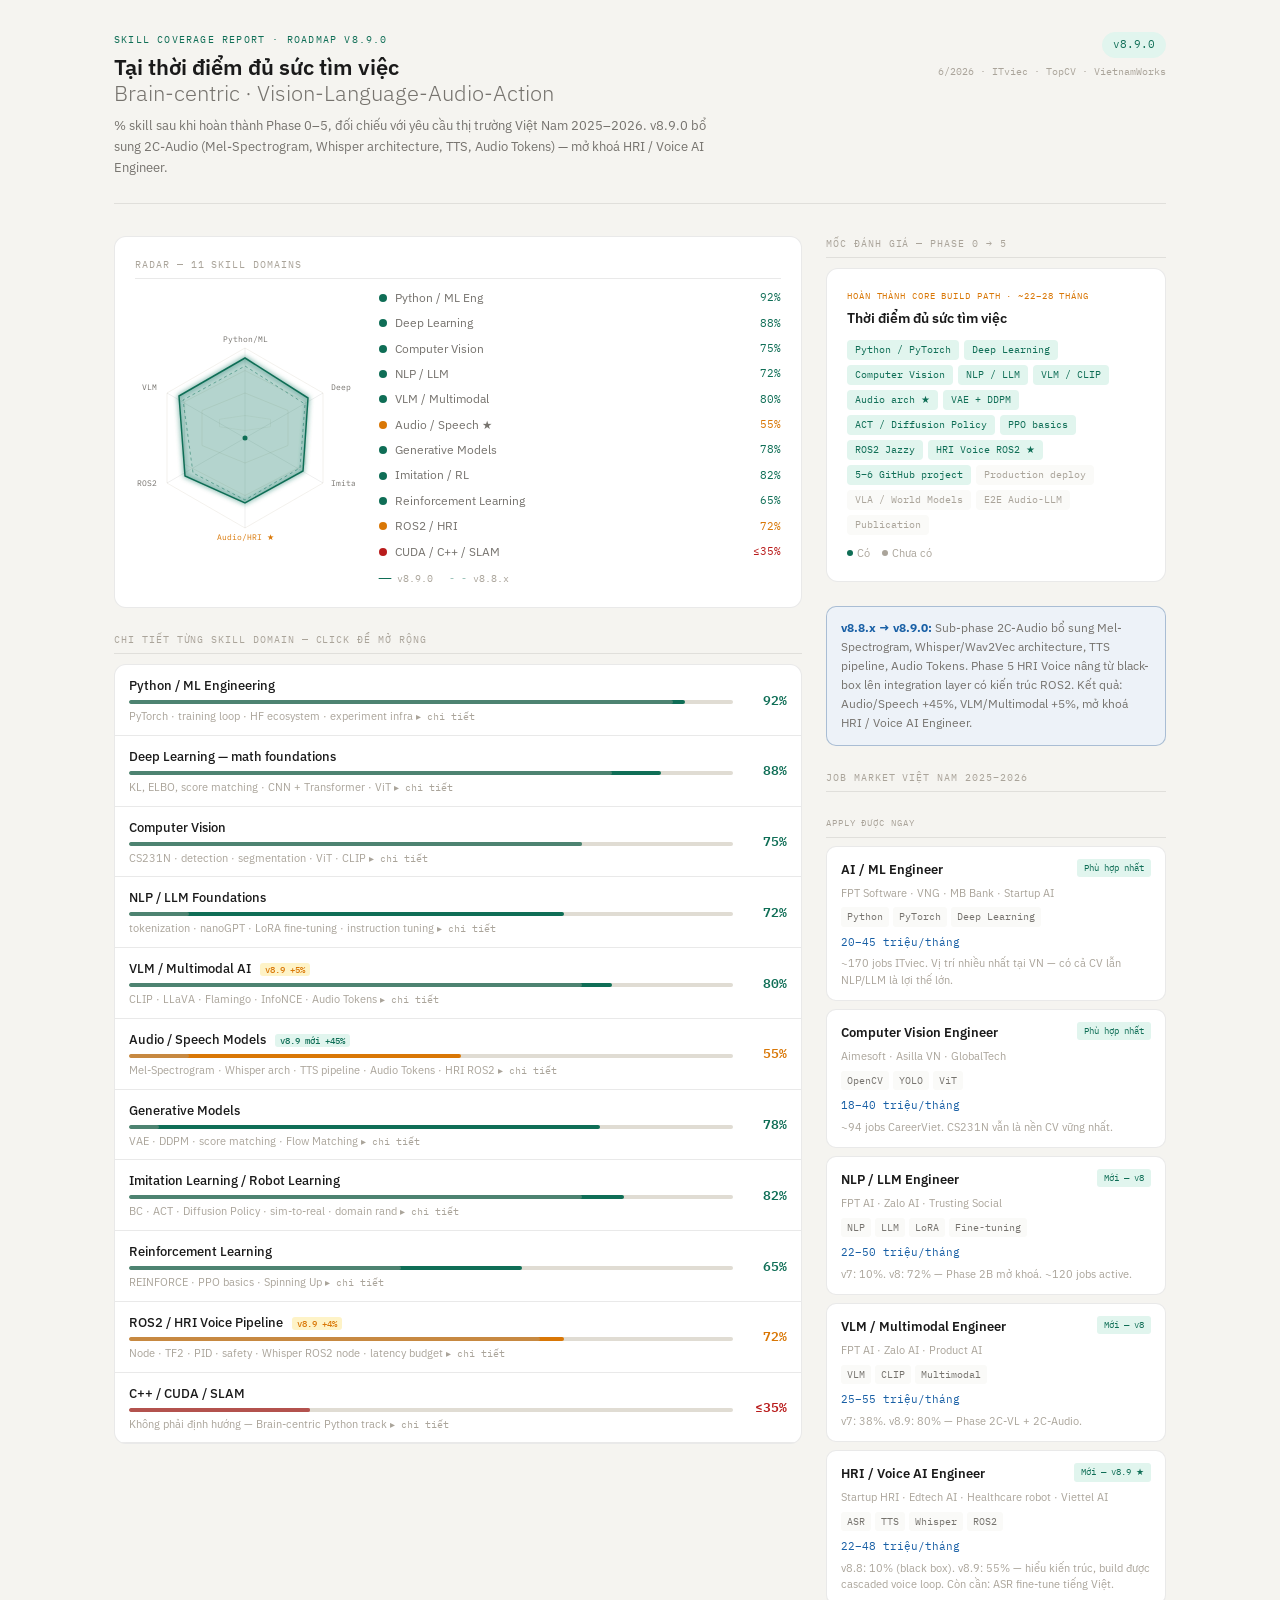
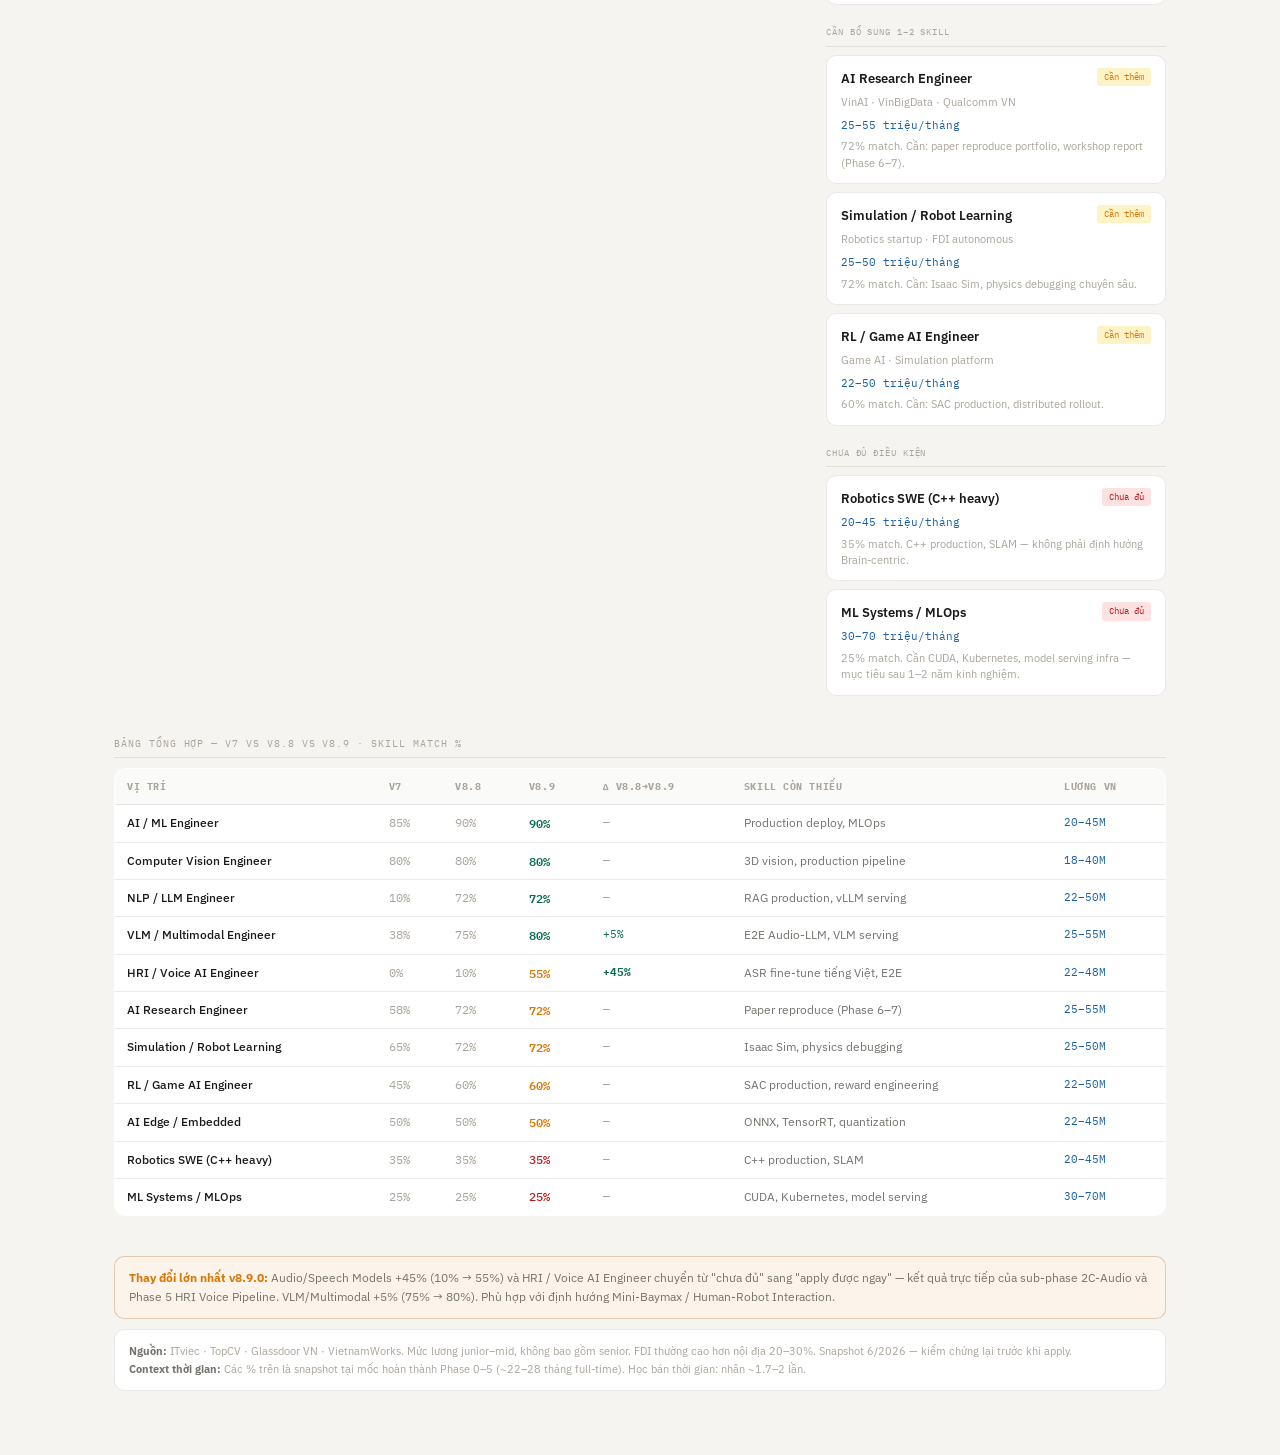
==== roadmap/skill_analysis.html @ 30fcc08a "feat: initial commit" ====
<!DOCTYPE html>
<html lang="vi">
<head>
<meta charset="UTF-8"/>
<meta name="viewport" content="width=device-width, initial-scale=1.0"/>
<title>Skill Coverage — Roadmap v8.9.0</title>
<style>
@import url('https://fonts.googleapis.com/css2?family=IBM+Plex+Mono:wght@400;500;600&family=IBM+Plex+Sans:wght@300;400;500;600&display=swap');

*{box-sizing:border-box;margin:0;padding:0}

:root{
  --bg:#f5f4f0;
  --surface:#ffffff;
  --surface2:#fafaf8;
  --border:rgba(0,0,0,.085);
  --border2:#e0dcd3;
  --green:#0f6e56;
  --green-dim:#e1f5ee;
  --amber:#d97706;
  --amber-dim:#fef3c7;
  --red:#b91c1c;
  --red-dim:#fee2e2;
  --blue:#185fa5;
  --text:#1a1a1a;
  --text-mid:#76736e;
  --text-dim:#aaa49a;
  --mono:'IBM Plex Mono',monospace;
  --sans:'IBM Plex Sans',system-ui,sans-serif;
}

body{
  font-family:var(--sans);
  background:var(--bg);
  color:var(--text);
  min-height:100vh;
  line-height:1.6;
}

/* ── LAYOUT ── */
.shell{max-width:1100px;margin:0 auto;padding:2rem 1.5rem 4rem}

/* ── HEADER ── */
.page-header{
  border-bottom:1px solid var(--border);
  padding-bottom:1.5rem;
  margin-bottom:2rem;
  display:flex;
  align-items:flex-start;
  justify-content:space-between;
  gap:2rem;
  flex-wrap:wrap;
}
.eyebrow{
  font-family:var(--mono);
  font-size:10px;
  letter-spacing:.12em;
  text-transform:uppercase;
  color:var(--green);
  margin-bottom:6px;
}
.page-header h1{
  font-size:22px;
  font-weight:600;
  color:var(--text);
  line-height:1.2;
  margin-bottom:8px;
}
.page-header p{
  font-size:12.5px;
  color:var(--text-mid);
  max-width:600px;
  line-height:1.7;
}
.header-right{
  display:flex;
  flex-direction:column;
  align-items:flex-end;
  gap:6px;
  flex-shrink:0;
}
.version-pill{
  font-family:var(--mono);
  font-size:11px;
  background:var(--green-dim);
  color:var(--green);
  border:1px solid var(--green-dim);
  padding:3px 10px;
  border-radius:20px;
}
.timestamp{font-family:var(--mono);font-size:10px;color:var(--text-dim)}

/* ── 2-COLUMN GRID ── */
.main-grid{
  display:grid;
  grid-template-columns:1fr 340px;
  gap:1.5rem;
  align-items:start;
}

/* ── SECTION LABEL ── */
.section-label{
  font-family:var(--mono);
  font-size:9.5px;
  letter-spacing:.1em;
  text-transform:uppercase;
  color:var(--text-dim);
  margin-bottom:10px;
  padding-bottom:6px;
  border-bottom:1px solid var(--border);
}

/* ── RADAR PANEL ── */
.radar-panel{
  background:var(--surface);
  border:1px solid var(--border);
  border-radius:12px;
  padding:1.25rem;
  margin-bottom:1.5rem;
}
.radar-wrap{
  display:flex;
  gap:1.5rem;
  align-items:center;
  flex-wrap:wrap;
}
.radar-svg{flex-shrink:0}
.radar-legend{flex:1;min-width:160px}
.legend-item{
  display:flex;
  align-items:center;
  gap:8px;
  margin-bottom:7px;
  font-size:11.5px;
  color:var(--text-mid);
}
.legend-dot{
  width:8px;height:8px;border-radius:50%;flex-shrink:0;
}
.legend-pct{
  font-family:var(--mono);
  font-size:11px;
  margin-left:auto;
}
.legend-pct.green{color:var(--green)}
.legend-pct.amber{color:var(--amber)}
.legend-pct.red{color:var(--red)}

/* ── SKILL ROWS ── */
.skill-list-panel{
  background:var(--surface);
  border:1px solid var(--border);
  border-radius:12px;
  overflow:hidden;
}
.skill-row{
  display:grid;
  grid-template-columns:1fr 44px;
  align-items:center;
  gap:10px;
  padding:10px 14px;
  border-bottom:1px solid var(--border);
  transition:background .15s;
  cursor:default;
}
.skill-row:last-child{border-bottom:none}
.skill-row:hover{background:var(--surface2)}
.skill-name{
  font-size:12.5px;
  font-weight:500;
  color:var(--text);
  margin-bottom:5px;
}
.skill-name .new-tag{
  font-family:var(--mono);
  font-size:9px;
  background:var(--green-dim);
  color:var(--green);
  padding:1px 5px;
  border-radius:3px;
  margin-left:6px;
  vertical-align:middle;
}
.skill-name .updated-tag{
  font-family:var(--mono);
  font-size:9px;
  background:var(--amber-dim);
  color:var(--amber);
  padding:1px 5px;
  border-radius:3px;
  margin-left:6px;
  vertical-align:middle;
}
.bar-track{
  height:4px;
  background:var(--border2);
  border-radius:2px;
  overflow:hidden;
  position:relative;
  margin-bottom:5px;
}
.bar-fill{
  height:100%;
  border-radius:2px;
}
.bar-old{
  height:100%;
  border-radius:2px;
  position:absolute;
  top:0;left:0;
  background:var(--text-dim);
  opacity:.4;
}
.skill-note-mini{
  font-size:10.5px;
  color:var(--text-dim);
  line-height:1.5;
}
.skill-pct-badge{
  font-family:var(--mono);
  font-size:13px;
  font-weight:600;
  text-align:right;
  line-height:1;
}

/* ── DETAIL DRAWER (toggle) ── */
.skill-detail{
  background:var(--bg);
  padding:10px 14px 12px;
  border-bottom:1px solid var(--border);
  font-size:11.5px;
  color:var(--text-mid);
  line-height:1.65;
  display:none;
}
.skill-detail.open{display:block}
.skill-detail .d-gap{color:var(--red);font-size:11px;margin-top:6px}
.skill-detail .d-new{color:var(--green);font-size:11px;margin-top:4px}
.expand-hint{font-size:9.5px;color:var(--text-dim);font-family:var(--mono);cursor:pointer}
.skill-row.active-row{background:var(--surface2)}

/* ── RIGHT COLUMN ── */

/* Milestone card */
.milestone-card{
  background:var(--surface);
  border:1px solid var(--border);
  border-radius:12px;
  padding:1.25rem;
  margin-bottom:1.5rem;
}
.ms-phase{
  font-family:var(--mono);
  font-size:9px;
  letter-spacing:.1em;
  text-transform:uppercase;
  color:var(--amber);
  margin-bottom:4px;
}
.ms-title{
  font-size:14px;
  font-weight:600;
  color:var(--text);
  margin-bottom:10px;
}
.ms-chips{display:flex;flex-wrap:wrap;gap:5px;margin-bottom:10px}
.chip{
  font-size:10px;
  padding:2px 8px;
  border-radius:4px;
  font-family:var(--mono);
}
.chip.have{background:var(--green-dim);color:var(--green)}
.chip.miss{background:var(--surface2);color:var(--text-dim)}
.ms-legend{display:flex;gap:12px;font-size:10.5px;color:var(--text-dim)}
.ms-legend span{display:flex;align-items:center;gap:4px}
.ms-legend .dot-g{width:6px;height:6px;border-radius:50%;background:var(--green);display:inline-block}
.ms-legend .dot-m{width:6px;height:6px;border-radius:50%;background:var(--text-dim);display:inline-block}

/* Info bar */
.info-card{
  background:color-mix(in srgb, var(--blue) 8%, var(--surface));
  border:1px solid color-mix(in srgb, var(--blue) 25%, var(--border));
  border-radius:10px;
  padding:12px 14px;
  font-size:11.5px;
  color:var(--text-mid);
  line-height:1.65;
  margin-bottom:1.5rem;
}
.info-card strong{color:var(--blue)}

/* ── JOB CARDS ── */
.job-section-label{
  font-family:var(--mono);
  font-size:9px;
  letter-spacing:.1em;
  text-transform:uppercase;
  color:var(--text-dim);
  margin:1.5rem 0 8px;
  padding-bottom:6px;
  border-bottom:1px solid var(--border);
}
.job-grid{display:flex;flex-direction:column;gap:8px;margin-bottom:0}

.job-card{
  background:var(--surface);
  border:1px solid var(--border);
  border-radius:10px;
  padding:12px 14px;
  position:relative;
  transition:border-color .15s;
}
.job-card:hover{border-color:var(--border2)}
.job-card-head{display:flex;align-items:flex-start;justify-content:space-between;gap:8px;margin-bottom:6px}
.job-title-text{font-size:12.5px;font-weight:600;color:var(--text)}
.job-badge{
  font-family:var(--mono);
  font-size:9px;
  padding:2px 7px;
  border-radius:3px;
  white-space:nowrap;
  flex-shrink:0;
}
.badge-g{background:var(--green-dim);color:var(--green)}
.badge-a{background:var(--amber-dim);color:var(--amber)}
.badge-r{background:var(--red-dim);color:var(--red)}
.job-co{font-size:10.5px;color:var(--text-dim);margin-bottom:6px}
.job-tags{display:flex;flex-wrap:wrap;gap:4px;margin-bottom:7px}
.jtag{font-size:9.5px;font-family:var(--mono);background:var(--surface2);color:var(--text-mid);padding:2px 6px;border-radius:3px}
.job-salary{font-family:var(--mono);font-size:10.5px;color:var(--blue);margin-bottom:5px}
.job-note{font-size:10.5px;color:var(--text-dim);line-height:1.55}

/* ── SUMMARY TABLE ── */
.summary-wrap{
  grid-column:1/-1;
  margin-top:1rem;
}
.tbl-scroll{overflow-x:auto}
table{
  width:100%;
  border-collapse:collapse;
  background:var(--surface);
  border:1px solid var(--border);
  border-radius:12px;
  overflow:hidden;
  font-size:11.5px;
}
th{
  background:var(--surface2);
  font-family:var(--mono);
  font-size:9.5px;
  letter-spacing:.06em;
  text-transform:uppercase;
  color:var(--text-dim);
  padding:10px 12px;
  text-align:left;
  border-bottom:1px solid var(--border);
  white-space:nowrap;
}
td{
  padding:9px 12px;
  border-bottom:1px solid var(--border);
  vertical-align:top;
  color:var(--text-mid);
}
tr:last-child td{border-bottom:none}
tr:hover td{background:var(--surface2)}
td:first-child{color:var(--text);font-weight:500}
.pct-g{font-family:var(--mono);color:var(--green);font-weight:600}
.pct-a{font-family:var(--mono);color:var(--amber);font-weight:600}
.pct-r{font-family:var(--mono);color:var(--red);font-weight:500}
.pct-dim{font-family:var(--mono);color:var(--text-dim)}
.delta-g{font-family:var(--mono);color:var(--green);font-size:11px}
.delta-n{font-family:var(--mono);color:var(--text-dim);font-size:11px}

/* ── WARN/FOOTER ── */
.footer-notes{
  grid-column:1/-1;
  margin-top:1rem;
  display:flex;
  flex-direction:column;
  gap:10px;
}
.warn-bar{
  background:color-mix(in srgb, var(--amber) 8%, var(--surface));
  border:1px solid color-mix(in srgb, var(--amber) 20%, var(--border));
  border-radius:10px;
  padding:12px 14px;
  font-size:11.5px;
  color:var(--text-mid);
  line-height:1.6;
}
.warn-bar strong{color:var(--amber)}
.note-bar{
  background:var(--surface);
  border:1px solid var(--border);
  border-radius:10px;
  padding:12px 14px;
  font-size:11px;
  color:var(--text-dim);
  line-height:1.65;
}
.note-bar strong{color:var(--text-mid)}

/* ── RESPONSIVE ── */
@media(max-width:820px){
  .main-grid{grid-template-columns:1fr}
  .right-col{order:-1}
  .radar-wrap{flex-direction:column;align-items:flex-start}
  .page-header{flex-direction:column;gap:10px}
  .header-right{align-items:flex-start}
}
</style>
</head>
<body>
<div class="shell">

<!-- HEADER -->
<header class="page-header">
  <div class="header-left">
    <div class="eyebrow">Skill Coverage Report · Roadmap v8.9.0</div>
    <h1>Tại thời điểm đủ sức tìm việc<br><span style="color:var(--text-mid);font-weight:300">Brain-centric · Vision-Language-Audio-Action</span></h1>
    <p>% skill sau khi hoàn thành Phase 0–5, đối chiếu với yêu cầu thị trường Việt Nam 2025–2026. v8.9.0 bổ sung 2C-Audio (Mel-Spectrogram, Whisper architecture, TTS, Audio Tokens) — mở khoá HRI / Voice AI Engineer.</p>
  </div>
  <div class="header-right">
    <span class="version-pill">v8.9.0</span>
    <span class="timestamp">6/2026 · ITviec · TopCV · VietnamWorks</span>
  </div>
</header>

<div class="main-grid">

  <!-- ══ LEFT COLUMN ══ -->
  <div class="left-col">

    <!-- Radar -->
    <div class="radar-panel">
      <div class="section-label">Radar — 11 skill domains</div>
      <div class="radar-wrap">
        <svg class="radar-svg" viewBox="0 0 220 220" width="220" height="220">
          <defs>
            <filter id="glow"><feGaussianBlur stdDeviation="2.5" result="coloredBlur"/><feMerge><feMergeNode in="coloredBlur"/><feMergeNode in="SourceGraphic"/></feMerge></filter>
          </defs>
          <!-- Grid rings -->
          <g stroke="var(--border2)" stroke-width="1" fill="none">
            <polygon points="110,20 188,65 188,155 110,200 32,155 32,65" opacity=".4"/>
            <polygon points="110,42.5 170.5,73.75 170.5,136.25 110,167.5 49.5,136.25 49.5,73.75" opacity=".4"/>
            <polygon points="110,65 153,82.5 153,117.5 110,135 67,117.5 67,82.5" opacity=".4"/>
            <polygon points="110,87.5 135.5,91.25 135.5,98.75 110,102.5 84.5,98.75 84.5,91.25" opacity=".3"/>
          </g>
          <!-- Axis lines -->
          <g stroke="var(--border)" stroke-width=".8">
            <line x1="110" y1="110" x2="110" y2="20"/>
            <line x1="110" y1="110" x2="188" y2="65"/>
            <line x1="110" y1="110" x2="188" y2="155"/>
            <line x1="110" y1="110" x2="110" y2="200"/>
            <line x1="110" y1="110" x2="32" y2="155"/>
            <line x1="110" y1="110" x2="32" y2="65"/>
          </g>
          <!-- v8.8 old area (6-point approximation of 11 skills, condensed to hex) -->
          <polygon
            points="110,38 170,76 165,140 110,172 58,145 48,72"
            fill="var(--green)" fill-opacity=".05" stroke="var(--green)" stroke-width=".8" stroke-dasharray="3,3" opacity=".6"/>
          <!-- v8.9 filled area -->
          <polygon
            points="110,30 173,70 168,143 110,175 50,148 44,68"
            fill="var(--green)" fill-opacity=".15" stroke="var(--green)" stroke-width="1.5" filter="url(#glow)"/>
          <!-- Axis labels -->
          <text x="110" y="14" text-anchor="middle" font-size="8" fill="var(--text-mid)" font-family="IBM Plex Mono,monospace">Python/ML</text>
          <text x="196" y="62" text-anchor="start" font-size="8" fill="var(--text-mid)" font-family="IBM Plex Mono,monospace">Deep Learning</text>
          <text x="196" y="158" text-anchor="start" font-size="8" fill="var(--text-mid)" font-family="IBM Plex Mono,monospace">Imitation RL</text>
          <text x="110" y="212" text-anchor="middle" font-size="8" fill="var(--amber)" font-family="IBM Plex Mono,monospace">Audio/HRI ★</text>
          <text x="22" y="158" text-anchor="end" font-size="8" fill="var(--text-mid)" font-family="IBM Plex Mono,monospace">ROS2</text>
          <text x="22" y="62" text-anchor="end" font-size="8" fill="var(--text-mid)" font-family="IBM Plex Mono,monospace">VLM</text>
          <!-- Center dot -->
          <circle cx="110" cy="110" r="2.5" fill="var(--green)"/>
        </svg>
        <div class="radar-legend">
          <div class="legend-item"><span class="legend-dot" style="background:var(--green)"></span>Python / ML Eng<span class="legend-pct green">92%</span></div>
          <div class="legend-item"><span class="legend-dot" style="background:var(--green)"></span>Deep Learning<span class="legend-pct green">88%</span></div>
          <div class="legend-item"><span class="legend-dot" style="background:var(--green)"></span>Computer Vision<span class="legend-pct green">75%</span></div>
          <div class="legend-item"><span class="legend-dot" style="background:var(--green)"></span>NLP / LLM<span class="legend-pct green">72%</span></div>
          <div class="legend-item"><span class="legend-dot" style="background:var(--green)"></span>VLM / Multimodal<span class="legend-pct green">80%</span></div>
          <div class="legend-item"><span class="legend-dot" style="background:var(--amber)"></span>Audio / Speech ★<span class="legend-pct amber">55%</span></div>
          <div class="legend-item"><span class="legend-dot" style="background:var(--green)"></span>Generative Models<span class="legend-pct green">78%</span></div>
          <div class="legend-item"><span class="legend-dot" style="background:var(--green)"></span>Imitation / RL<span class="legend-pct green">82%</span></div>
          <div class="legend-item"><span class="legend-dot" style="background:var(--green)"></span>Reinforcement Learning<span class="legend-pct green">65%</span></div>
          <div class="legend-item"><span class="legend-dot" style="background:var(--amber)"></span>ROS2 / HRI<span class="legend-pct amber">72%</span></div>
          <div class="legend-item"><span class="legend-dot" style="background:var(--red)"></span>CUDA / C++ / SLAM<span class="legend-pct red">≤35%</span></div>
          <div style="margin-top:10px;font-size:10px;color:var(--text-dim);font-family:'IBM Plex Mono',monospace">
            <span style="color:var(--green);margin-right:6px">──</span>v8.9.0
            <span style="color:var(--green);opacity:.4;margin-left:10px;margin-right:6px">- -</span>v8.8.x
          </div>
        </div>
      </div>
    </div>

    <!-- Skill rows -->
    <div class="section-label">Chi tiết từng skill domain — click để mở rộng</div>
    <div class="skill-list-panel" id="skillList">

      <!-- Python -->
      <div class="skill-row" onclick="toggleDetail('d-py',this)">
        <div class="skill-row-left">
          <div class="skill-name">Python / ML Engineering</div>
          <div class="bar-track">
            <div class="bar-old" style="width:90%"></div>
            <div class="bar-fill" style="width:92%;background:var(--green)"></div>
          </div>
          <div class="skill-note-mini">PyTorch · training loop · HF ecosystem · experiment infra <span class="expand-hint">▸ chi tiết</span></div>
        </div>
        <div class="skill-pct-badge" style="color:var(--green)">92%</div>
      </div>
      <div class="skill-detail" id="d-py">Nền vững từ trước + roadmap mở rộng sâu. PyTorch, training loop, experiment logging, checkpoint, config — đủ cho hầu hết job posting tại VN. v8 thêm Hugging Face Transformers ecosystem (Phase 2B/2C). v8.9 mở rộng thêm torchaudio và HF Audio pipeline.<div class="d-gap">Còn thiếu: production deployment, MLOps scale lớn, distributed training.</div></div>

      <!-- Deep Learning -->
      <div class="skill-row" onclick="toggleDetail('d-dl',this)">
        <div class="skill-row-left">
          <div class="skill-name">Deep Learning — math foundations</div>
          <div class="bar-track">
            <div class="bar-old" style="width:80%"></div>
            <div class="bar-fill" style="width:88%;background:var(--green)"></div>
          </div>
          <div class="skill-note-mini">KL, ELBO, score matching · CNN + Transformer · ViT <span class="expand-hint">▸ chi tiết</span></div>
        </div>
        <div class="skill-pct-badge" style="color:var(--green)">88%</div>
      </div>
      <div class="skill-detail" id="d-dl">v8 tăng (+8%) nhờ bổ sung toán gốc rễ (KL divergence, entropy, ELBO) và Transformer cho cả vision lẫn language. Hiểu sâu tại sao loss được thiết kế như vậy. v8.9 thêm audio domain: tại sao Mel-Spectrogram, STFT window/hop.<div class="d-gap">Còn thiếu: distributed training kinh nghiệm, large model training infra.</div><div class="d-new">v8 mới: Information Theory, ELBO, causal vs bidirectional attention.</div></div>

      <!-- CV -->
      <div class="skill-row" onclick="toggleDetail('d-cv',this)">
        <div class="skill-row-left">
          <div class="skill-name">Computer Vision</div>
          <div class="bar-track">
            <div class="bar-old" style="width:75%"></div>
            <div class="bar-fill" style="width:75%;background:var(--green)"></div>
          </div>
          <div class="skill-note-mini">CS231N · detection · segmentation · ViT · CLIP <span class="expand-hint">▸ chi tiết</span></div>
        </div>
        <div class="skill-pct-badge" style="color:var(--green)">75%</div>
      </div>
      <div class="skill-detail" id="d-cv">Giữ nguyên — CS231N cover CNN, detection, segmentation, ViT. CLIP deep dive chuyển sang 2C-VL nên overall không giảm. Đủ cho CV Engineer entry-level.<div class="d-gap">Còn thiếu: 3D vision, point cloud, depth estimation production-level.</div></div>

      <!-- NLP -->
      <div class="skill-row" onclick="toggleDetail('d-nlp',this)">
        <div class="skill-row-left">
          <div class="skill-name">NLP / LLM Foundations</div>
          <div class="bar-track">
            <div class="bar-old" style="width:10%"></div>
            <div class="bar-fill" style="width:72%;background:var(--green)"></div>
          </div>
          <div class="skill-note-mini">tokenization · nanoGPT · LoRA fine-tuning · instruction tuning <span class="expand-hint">▸ chi tiết</span></div>
        </div>
        <div class="skill-pct-badge" style="color:var(--green)">72%</div>
      </div>
      <div class="skill-detail" id="d-nlp">Tăng mạnh nhất so với v7 — từ ~10% lên 72%. Phase 2B: tokenization (BPE), nanoGPT from scratch, autoregressive generation, fine-tuning (LoRA), instruction tuning concept.<div class="d-gap">Còn thiếu: RAG pipeline production, vLLM/TGI serving, RLHF production.</div><div class="d-new">v8 mới: tokenization, nanoGPT, causal attention, LLM fine-tuning.</div></div>

      <!-- VLM -->
      <div class="skill-row" onclick="toggleDetail('d-vlm',this)">
        <div class="skill-row-left">
          <div class="skill-name">VLM / Multimodal AI <span class="updated-tag">v8.9 +5%</span></div>
          <div class="bar-track">
            <div class="bar-old" style="width:75%"></div>
            <div class="bar-fill" style="width:80%;background:var(--green)"></div>
          </div>
          <div class="skill-note-mini">CLIP · LLaVA · Flamingo · InfoNCE · Audio Tokens <span class="expand-hint">▸ chi tiết</span></div>
        </div>
        <div class="skill-pct-badge" style="color:var(--green)">80%</div>
      </div>
      <div class="skill-detail" id="d-vlm">v8.8: 75% — Vision-Language (CLIP, LLaVA, Flamingo, InfoNCE). v8.9: +5% nhờ Audio-Language Fusion (2C-Audio). Giờ biết đưa cả visual lẫn audio vào LLM pipeline. Hiểu cascaded vs end-to-end Audio-LLM, Audio Tokens/EnCodec concept.<div class="d-gap">Còn thiếu: end-to-end Audio-LLM production (Qwen-Audio), VLM serving pipeline, evaluation benchmark.</div><div class="d-new">v8.9 mới: Whisper encoder arch, Wav2Vec 2.0, TTS pipeline, Audio Tokens, cascaded vs E2E.</div></div>

      <!-- Audio -->
      <div class="skill-row" onclick="toggleDetail('d-audio',this)">
        <div class="skill-row-left">
          <div class="skill-name">Audio / Speech Models <span class="new-tag">v8.9 mới +45%</span></div>
          <div class="bar-track">
            <div class="bar-old" style="width:10%"></div>
            <div class="bar-fill" style="width:55%;background:var(--amber)"></div>
          </div>
          <div class="skill-note-mini">Mel-Spectrogram · Whisper arch · TTS pipeline · Audio Tokens · HRI ROS2 <span class="expand-hint">▸ chi tiết</span></div>
        </div>
        <div class="skill-pct-badge" style="color:var(--amber)">55%</div>
      </div>
      <div class="skill-detail" id="d-audio">v8.8: ~10% (Whisper black box). v8.9: 55% nhờ sub-phase 2C-Audio. Hiểu: Mel-Spectrogram (tại sao không feed raw waveform), Whisper CNN+Transformer Encoder-Decoder (trace tensor shape), Wav2Vec 2.0 self-supervised, TTS pipeline (text→phoneme→acoustic model→vocoder), Audio Tokens/EnCodec. Build được cascaded HRI voice demo ROS2.<div class="d-gap">Còn thiếu: ASR fine-tune tiếng Việt scale lớn, end-to-end Audio-LLM training, vocoder design.</div><div class="d-new">v8.9 mới hoàn toàn: STFT, Mel-Spectrogram, Whisper arch, Wav2Vec, Coqui TTS, Audio Tokens, HRI voice loop.</div></div>

      <!-- Generative -->
      <div class="skill-row" onclick="toggleDetail('d-gen',this)">
        <div class="skill-row-left">
          <div class="skill-name">Generative Models</div>
          <div class="bar-track">
            <div class="bar-old" style="width:5%"></div>
            <div class="bar-fill" style="width:78%;background:var(--green)"></div>
          </div>
          <div class="skill-note-mini">VAE · DDPM · score matching · Flow Matching <span class="expand-hint">▸ chi tiết</span></div>
        </div>
        <div class="skill-pct-badge" style="color:var(--green)">78%</div>
      </div>
      <div class="skill-detail" id="d-gen">Mới hoàn toàn trong v8. Phase 3: VAE/CVAE (ELBO, reparameterization), DDPM (denoising objective, noise schedule), score-based modeling, Flow Matching basics. Implement VAE + DDPM from scratch — nền tảng toán cho ACT, Diffusion Policy, π₀.<div class="d-gap">Còn thiếu: large-scale generative training, conditional generation scale lớn.</div><div class="d-new">v8 mới: ELBO derivation, DDPM implement, score matching, Flow Matching concept.</div></div>

      <!-- Imitation -->
      <div class="skill-row" onclick="toggleDetail('d-il',this)">
        <div class="skill-row-left">
          <div class="skill-name">Imitation Learning / Robot Learning</div>
          <div class="bar-track">
            <div class="bar-old" style="width:75%"></div>
            <div class="bar-fill" style="width:82%;background:var(--green)"></div>
          </div>
          <div class="skill-note-mini">BC · ACT · Diffusion Policy · sim-to-real · domain rand <span class="expand-hint">▸ chi tiết</span></div>
        </div>
        <div class="skill-pct-badge" style="color:var(--green)">82%</div>
      </div>
      <div class="skill-detail" id="d-il">Tăng nhờ v8 có nền generative vững trước khi học ACT/Diffusion Policy. Hiểu tại sao ACT dùng CVAE, tại sao Diffusion Policy dùng DDPM. So sánh BC vs ACT vs Diffusion Policy. Thêm sim-to-real basics, domain randomization.<div class="d-gap">Còn thiếu: dataset robot thật, VLA, cross-embodiment.</div></div>

      <!-- RL -->
      <div class="skill-row" onclick="toggleDetail('d-rl',this)">
        <div class="skill-row-left">
          <div class="skill-name">Reinforcement Learning</div>
          <div class="bar-track">
            <div class="bar-old" style="width:45%"></div>
            <div class="bar-fill" style="width:65%;background:var(--green)"></div>
          </div>
          <div class="skill-note-mini">REINFORCE · PPO basics · Spinning Up <span class="expand-hint">▸ chi tiết</span></div>
        </div>
        <div class="skill-pct-badge" style="color:var(--green)">65%</div>
      </div>
      <div class="skill-detail" id="d-rl">v8 thêm Policy Gradient (REINFORCE) và PPO basics, OpenAI Spinning Up. Implement được REINFORCE, hiểu PPO clipped objective, advantage estimation.<div class="d-gap">Còn thiếu: SAC, offline RL, model-based RL, distributed rollout, reward engineering phức tạp.</div></div>

      <!-- ROS2 -->
      <div class="skill-row" onclick="toggleDetail('d-ros',this)">
        <div class="skill-row-left">
          <div class="skill-name">ROS2 / HRI Voice Pipeline <span class="updated-tag">v8.9 +4%</span></div>
          <div class="bar-track">
            <div class="bar-old" style="width:68%"></div>
            <div class="bar-fill" style="width:72%;background:var(--amber)"></div>
          </div>
          <div class="skill-note-mini">Node · TF2 · PID · safety · Whisper ROS2 node · latency budget <span class="expand-hint">▸ chi tiết</span></div>
        </div>
        <div class="skill-pct-badge" style="color:var(--amber)">72%</div>
      </div>
      <div class="skill-detail" id="d-ros">v8.8: 68% — Articulated Robotics, Henki, Brian Douglas PID, safety checklist. v8.9: +4% nhờ HRI Voice Pipeline thực: deploy Whisper ROS2 node, audio_common, TTS integration, đo latency budget cho voice loop.<div class="d-gap">Còn thiếu: ROS2 C++ production, navigation stack, multi-robot system.</div><div class="d-new">v8.9: Whisper ROS2 node, audio_common, TTS, latency measurement.</div></div>

      <!-- Low-level -->
      <div class="skill-row" onclick="toggleDetail('d-low',this)">
        <div class="skill-row-left">
          <div class="skill-name">C++ / CUDA / SLAM</div>
          <div class="bar-track">
            <div class="bar-old" style="width:30%"></div>
            <div class="bar-fill" style="width:30%;background:var(--red)"></div>
          </div>
          <div class="skill-note-mini">Không phải định hướng — Brain-centric Python track <span class="expand-hint">▸ chi tiết</span></div>
        </div>
        <div class="skill-pct-badge" style="color:var(--red)">≤35%</div>
      </div>
      <div class="skill-detail" id="d-low">Có ý định: đọc được ROS2 C++ code, hiểu SLAM concept. Không cover production-level. Brain-centric track chủ yếu dùng Python — đây là thiếu sót có chủ ý. CUDA/TensorRT/ONNX gần như 0%.<div class="d-gap">Cần bổ sung nếu apply Robotics SWE, ML Systems Engineer, Edge AI.</div></div>

    </div><!-- /skill-list-panel -->

  </div><!-- /left-col -->

  <!-- ══ RIGHT COLUMN ══ -->
  <div class="right-col">

    <!-- Milestone -->
    <div class="section-label">Mốc đánh giá — Phase 0 → 5</div>
    <div class="milestone-card">
      <div class="ms-phase">Hoàn thành Core Build Path · ~22–28 tháng</div>
      <div class="ms-title">Thời điểm đủ sức tìm việc</div>
      <div class="ms-chips">
        <span class="chip have">Python / PyTorch</span>
        <span class="chip have">Deep Learning</span>
        <span class="chip have">Computer Vision</span>
        <span class="chip have">NLP / LLM</span>
        <span class="chip have">VLM / CLIP</span>
        <span class="chip have">Audio arch ★</span>
        <span class="chip have">VAE + DDPM</span>
        <span class="chip have">ACT / Diffusion Policy</span>
        <span class="chip have">PPO basics</span>
        <span class="chip have">ROS2 Jazzy</span>
        <span class="chip have">HRI Voice ROS2 ★</span>
        <span class="chip have">5–6 GitHub project</span>
        <span class="chip miss">Production deploy</span>
        <span class="chip miss">VLA / World Models</span>
        <span class="chip miss">E2E Audio-LLM</span>
        <span class="chip miss">Publication</span>
      </div>
      <div class="ms-legend">
        <span><span class="dot-g"></span> Có</span>
        <span><span class="dot-m"></span> Chưa có</span>
      </div>
    </div>

    <!-- Info -->
    <div class="info-card">
      <strong>v8.8.x → v8.9.0:</strong> Sub-phase 2C-Audio bổ sung Mel-Spectrogram, Whisper/Wav2Vec architecture, TTS pipeline, Audio Tokens. Phase 5 HRI Voice nâng từ black-box lên integration layer có kiến trúc ROS2. Kết quả: Audio/Speech +45%, VLM/Multimodal +5%, mở khoá HRI / Voice AI Engineer.
    </div>

    <!-- Jobs -->
    <div class="section-label">Job market Việt Nam 2025–2026</div>

    <div class="job-section-label">Apply được ngay</div>
    <div class="job-grid">

      <div class="job-card">
        <div class="job-card-head">
          <div class="job-title-text">AI / ML Engineer</div>
          <span class="job-badge badge-g">Phù hợp nhất</span>
        </div>
        <div class="job-co">FPT Software · VNG · MB Bank · Startup AI</div>
        <div class="job-tags"><span class="jtag">Python</span><span class="jtag">PyTorch</span><span class="jtag">Deep Learning</span></div>
        <div class="job-salary">20–45 triệu/tháng</div>
        <div class="job-note">~170 jobs ITviec. Vị trí nhiều nhất tại VN — có cả CV lẫn NLP/LLM là lợi thế lớn.</div>
      </div>

      <div class="job-card">
        <div class="job-card-head">
          <div class="job-title-text">Computer Vision Engineer</div>
          <span class="job-badge badge-g">Phù hợp nhất</span>
        </div>
        <div class="job-co">Aimesoft · Asilla VN · GlobalTech</div>
        <div class="job-tags"><span class="jtag">OpenCV</span><span class="jtag">YOLO</span><span class="jtag">ViT</span></div>
        <div class="job-salary">18–40 triệu/tháng</div>
        <div class="job-note">~94 jobs CareerViet. CS231N vẫn là nền CV vững nhất.</div>
      </div>

      <div class="job-card">
        <div class="job-card-head">
          <div class="job-title-text">NLP / LLM Engineer</div>
          <span class="job-badge badge-g">Mới — v8</span>
        </div>
        <div class="job-co">FPT AI · Zalo AI · Trusting Social</div>
        <div class="job-tags"><span class="jtag">NLP</span><span class="jtag">LLM</span><span class="jtag">LoRA</span><span class="jtag">Fine-tuning</span></div>
        <div class="job-salary">22–50 triệu/tháng</div>
        <div class="job-note">v7: 10%. v8: 72% — Phase 2B mở khoá. ~120 jobs active.</div>
      </div>

      <div class="job-card">
        <div class="job-card-head">
          <div class="job-title-text">VLM / Multimodal Engineer</div>
          <span class="job-badge badge-g">Mới — v8</span>
        </div>
        <div class="job-co">FPT AI · Zalo AI · Product AI</div>
        <div class="job-tags"><span class="jtag">VLM</span><span class="jtag">CLIP</span><span class="jtag">Multimodal</span></div>
        <div class="job-salary">25–55 triệu/tháng</div>
        <div class="job-note">v7: 38%. v8.9: 80% — Phase 2C-VL + 2C-Audio.</div>
      </div>

      <div class="job-card">
        <div class="job-card-head">
          <div class="job-title-text">HRI / Voice AI Engineer</div>
          <span class="job-badge badge-g">Mới — v8.9 ★</span>
        </div>
        <div class="job-co">Startup HRI · Edtech AI · Healthcare robot · Viettel AI</div>
        <div class="job-tags"><span class="jtag">ASR</span><span class="jtag">TTS</span><span class="jtag">Whisper</span><span class="jtag">ROS2</span></div>
        <div class="job-salary">22–48 triệu/tháng</div>
        <div class="job-note">v8.8: 10% (black box). v8.9: 55% — hiểu kiến trúc, build được cascaded voice loop. Còn cần: ASR fine-tune tiếng Việt.</div>
      </div>

    </div>

    <div class="job-section-label" style="margin-top:1.25rem">Cần bổ sung 1–2 skill</div>
    <div class="job-grid">

      <div class="job-card">
        <div class="job-card-head">
          <div class="job-title-text">AI Research Engineer</div>
          <span class="job-badge badge-a">Cần thêm</span>
        </div>
        <div class="job-co">VinAI · VinBigData · Qualcomm VN</div>
        <div class="job-salary">25–55 triệu/tháng</div>
        <div class="job-note">72% match. Cần: paper reproduce portfolio, workshop report (Phase 6–7).</div>
      </div>

      <div class="job-card">
        <div class="job-card-head">
          <div class="job-title-text">Simulation / Robot Learning</div>
          <span class="job-badge badge-a">Cần thêm</span>
        </div>
        <div class="job-co">Robotics startup · FDI autonomous</div>
        <div class="job-salary">25–50 triệu/tháng</div>
        <div class="job-note">72% match. Cần: Isaac Sim, physics debugging chuyên sâu.</div>
      </div>

      <div class="job-card">
        <div class="job-card-head">
          <div class="job-title-text">RL / Game AI Engineer</div>
          <span class="job-badge badge-a">Cần thêm</span>
        </div>
        <div class="job-co">Game AI · Simulation platform</div>
        <div class="job-salary">22–50 triệu/tháng</div>
        <div class="job-note">60% match. Cần: SAC production, distributed rollout.</div>
      </div>

    </div>

    <div class="job-section-label" style="margin-top:1.25rem">Chưa đủ điều kiện</div>
    <div class="job-grid">
      <div class="job-card">
        <div class="job-card-head">
          <div class="job-title-text">Robotics SWE (C++ heavy)</div>
          <span class="job-badge badge-r">Chưa đủ</span>
        </div>
        <div class="job-salary">20–45 triệu/tháng</div>
        <div class="job-note">35% match. C++ production, SLAM — không phải định hướng Brain-centric.</div>
      </div>
      <div class="job-card">
        <div class="job-card-head">
          <div class="job-title-text">ML Systems / MLOps</div>
          <span class="job-badge badge-r">Chưa đủ</span>
        </div>
        <div class="job-salary">30–70 triệu/tháng</div>
        <div class="job-note">25% match. Cần CUDA, Kubernetes, model serving infra — mục tiêu sau 1–2 năm kinh nghiệm.</div>
      </div>
    </div>

  </div><!-- /right-col -->

  <!-- ══ SUMMARY TABLE (full width) ══ -->
  <div class="summary-wrap">
    <div class="section-label">Bảng tổng hợp — v7 vs v8.8 vs v8.9 · Skill match %</div>
    <div class="tbl-scroll">
    <table>
      <thead>
        <tr>
          <th>Vị trí</th>
          <th>v7</th>
          <th>v8.8</th>
          <th>v8.9</th>
          <th>Δ v8.8→v8.9</th>
          <th>Skill còn thiếu</th>
          <th>Lương VN</th>
        </tr>
      </thead>
      <tbody>
        <tr><td>AI / ML Engineer</td><td class="pct-dim">85%</td><td class="pct-dim">90%</td><td class="pct-g">90%</td><td class="delta-n">—</td><td>Production deploy, MLOps</td><td style="font-family:var(--mono);font-size:11px;color:var(--blue)">20–45M</td></tr>
        <tr><td>Computer Vision Engineer</td><td class="pct-dim">80%</td><td class="pct-dim">80%</td><td class="pct-g">80%</td><td class="delta-n">—</td><td>3D vision, production pipeline</td><td style="font-family:var(--mono);font-size:11px;color:var(--blue)">18–40M</td></tr>
        <tr><td>NLP / LLM Engineer</td><td class="pct-dim">10%</td><td class="pct-dim">72%</td><td class="pct-g">72%</td><td class="delta-n">—</td><td>RAG production, vLLM serving</td><td style="font-family:var(--mono);font-size:11px;color:var(--blue)">22–50M</td></tr>
        <tr><td>VLM / Multimodal Engineer</td><td class="pct-dim">38%</td><td class="pct-dim">75%</td><td class="pct-g">80%</td><td class="delta-g">+5%</td><td>E2E Audio-LLM, VLM serving</td><td style="font-family:var(--mono);font-size:11px;color:var(--blue)">25–55M</td></tr>
        <tr><td>HRI / Voice AI Engineer</td><td class="pct-dim">0%</td><td class="pct-dim">10%</td><td class="pct-a">55%</td><td class="delta-g" style="font-weight:700">+45%</td><td>ASR fine-tune tiếng Việt, E2E</td><td style="font-family:var(--mono);font-size:11px;color:var(--blue)">22–48M</td></tr>
        <tr><td>AI Research Engineer</td><td class="pct-dim">58%</td><td class="pct-dim">72%</td><td class="pct-a">72%</td><td class="delta-n">—</td><td>Paper reproduce (Phase 6–7)</td><td style="font-family:var(--mono);font-size:11px;color:var(--blue)">25–55M</td></tr>
        <tr><td>Simulation / Robot Learning</td><td class="pct-dim">65%</td><td class="pct-dim">72%</td><td class="pct-a">72%</td><td class="delta-n">—</td><td>Isaac Sim, physics debugging</td><td style="font-family:var(--mono);font-size:11px;color:var(--blue)">25–50M</td></tr>
        <tr><td>RL / Game AI Engineer</td><td class="pct-dim">45%</td><td class="pct-dim">60%</td><td class="pct-a">60%</td><td class="delta-n">—</td><td>SAC production, reward engineering</td><td style="font-family:var(--mono);font-size:11px;color:var(--blue)">22–50M</td></tr>
        <tr><td>AI Edge / Embedded</td><td class="pct-dim">50%</td><td class="pct-dim">50%</td><td class="pct-a">50%</td><td class="delta-n">—</td><td>ONNX, TensorRT, quantization</td><td style="font-family:var(--mono);font-size:11px;color:var(--blue)">22–45M</td></tr>
        <tr><td>Robotics SWE (C++ heavy)</td><td class="pct-dim">35%</td><td class="pct-dim">35%</td><td class="pct-r">35%</td><td class="delta-n">—</td><td>C++ production, SLAM</td><td style="font-family:var(--mono);font-size:11px;color:var(--blue)">20–45M</td></tr>
        <tr><td>ML Systems / MLOps</td><td class="pct-dim">25%</td><td class="pct-dim">25%</td><td class="pct-r">25%</td><td class="delta-n">—</td><td>CUDA, Kubernetes, model serving</td><td style="font-family:var(--mono);font-size:11px;color:var(--blue)">30–70M</td></tr>
      </tbody>
    </table>
    </div>
  </div>

  <!-- FOOTER -->
  <div class="footer-notes">
    <div class="warn-bar">
      <strong>Thay đổi lớn nhất v8.9.0:</strong> Audio/Speech Models +45% (10% → 55%) và HRI / Voice AI Engineer chuyển từ "chưa đủ" sang "apply được ngay" — kết quả trực tiếp của sub-phase 2C-Audio và Phase 5 HRI Voice Pipeline. VLM/Multimodal +5% (75% → 80%). Phù hợp với định hướng Mini-Baymax / Human-Robot Interaction.
    </div>
    <div class="note-bar">
      <strong>Nguồn:</strong> ITviec · TopCV · Glassdoor VN · VietnamWorks. Mức lương junior–mid, không bao gồm senior. FDI thường cao hơn nội địa 20–30%. Snapshot 6/2026 — kiểm chứng lại trước khi apply.
      <br><strong>Context thời gian:</strong> Các % trên là snapshot tại mốc hoàn thành Phase 0–5 (~22–28 tháng full-time). Học bán thời gian: nhân ~1.7–2 lần.
    </div>
  </div>

</div><!-- /main-grid -->
</div><!-- /shell -->

<script>
function toggleDetail(id, row) {
  const el = document.getElementById(id);
  const isOpen = el.classList.contains('open');
  // close all
  document.querySelectorAll('.skill-detail').forEach(d => d.classList.remove('open'));
  document.querySelectorAll('.skill-row').forEach(r => r.classList.remove('active-row'));
  if (!isOpen) {
    el.classList.add('open');
    row.classList.add('active-row');
  }
}
</script>
</body>
</html>
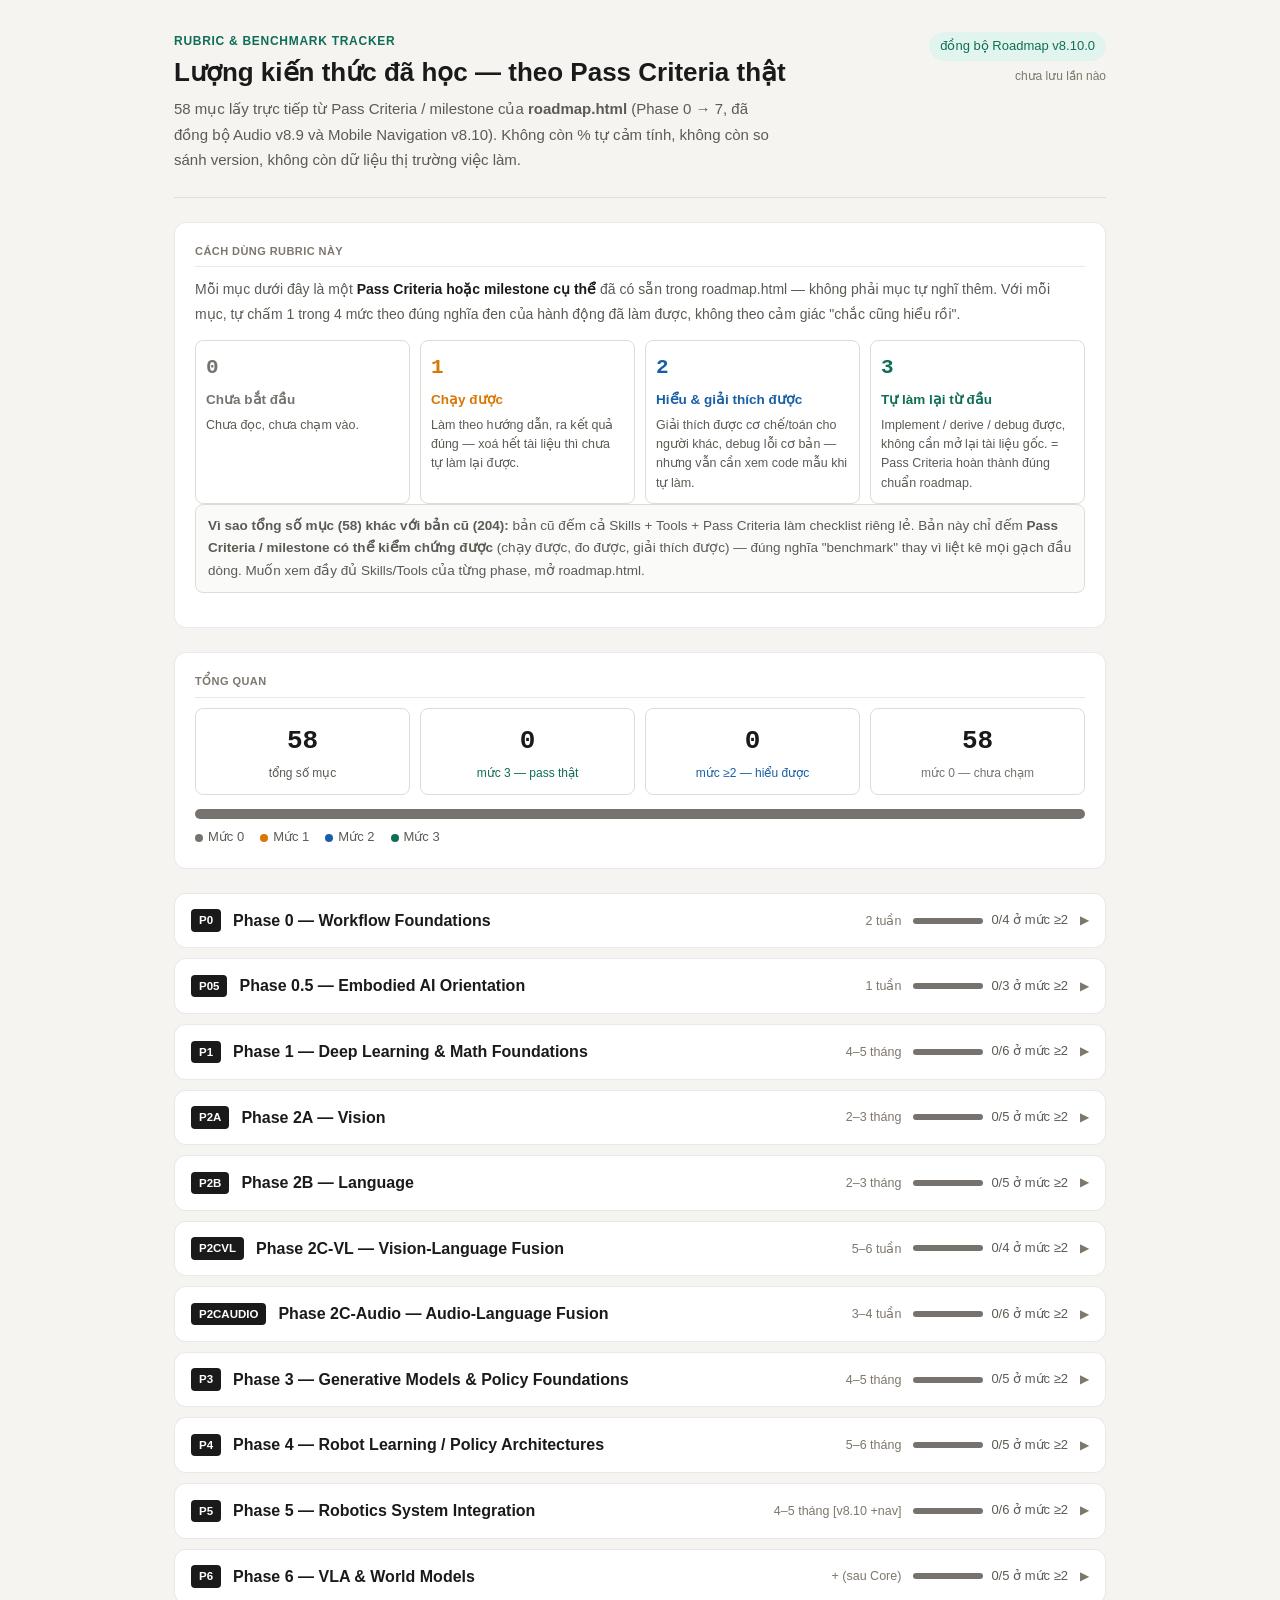
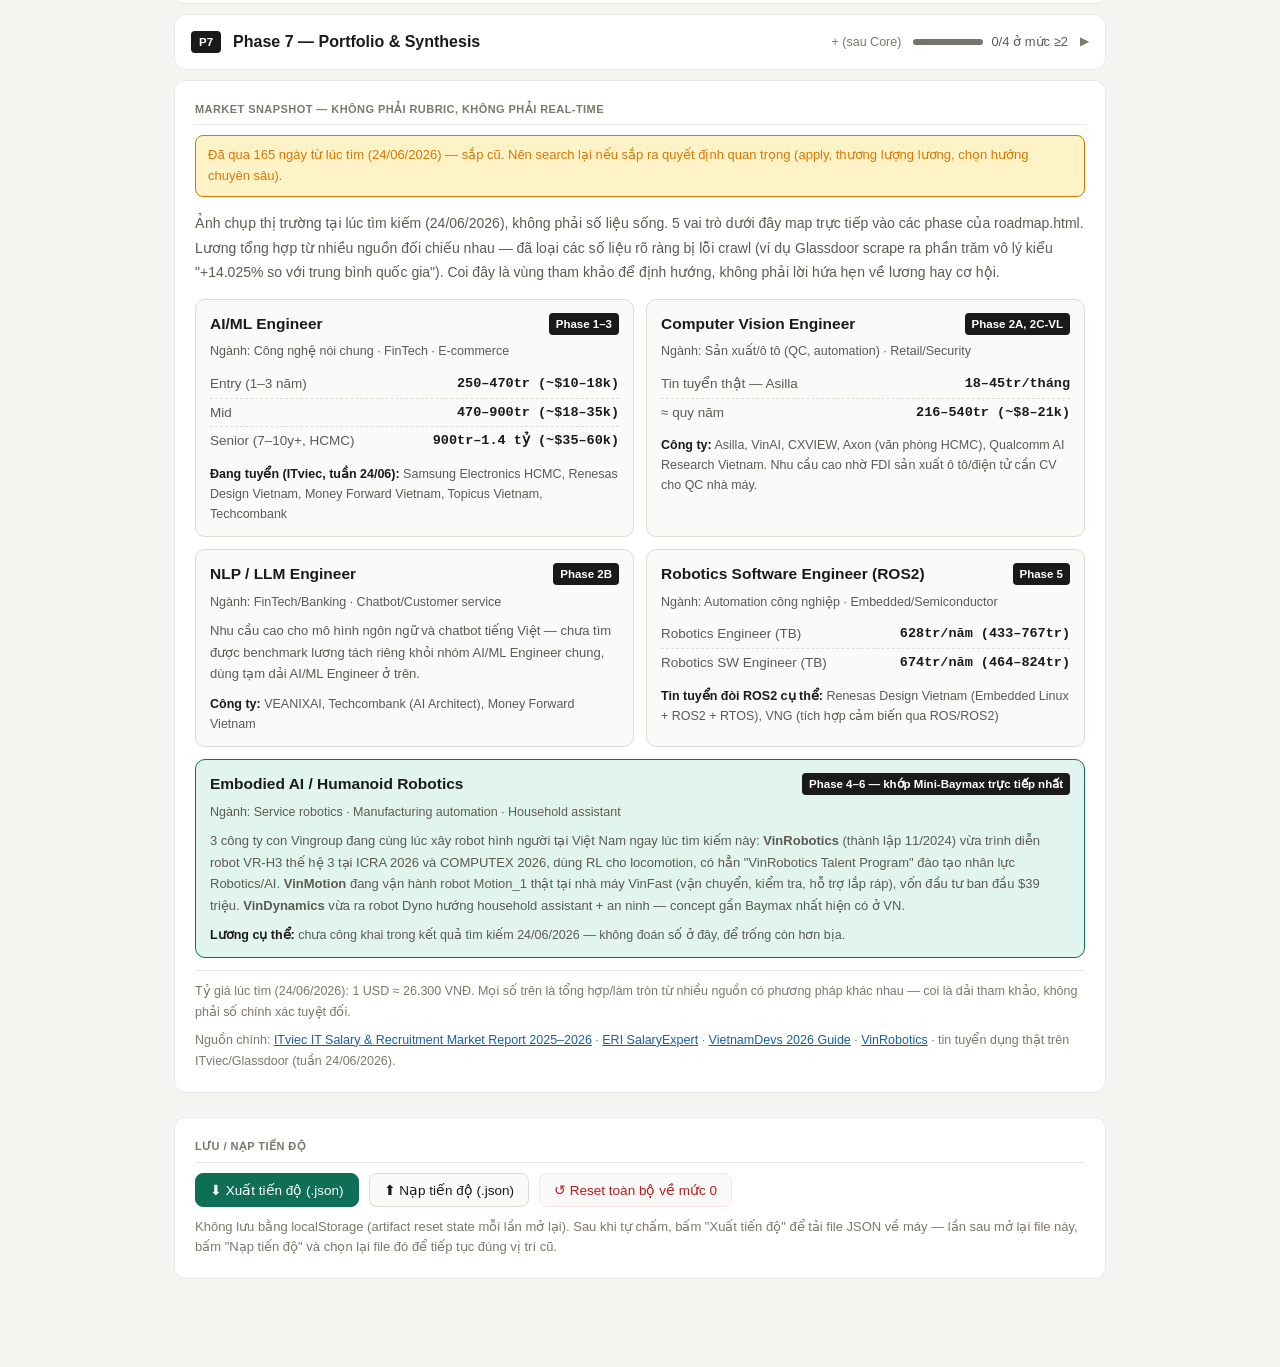
==== commit 98570478: "feat: update content v8.10.0 for roadmap" ====
--- a/roadmap/skill_analysis.html
+++ b/roadmap/skill_analysis.html
@@ -3,10 +3,8 @@
 <head>
 <meta charset="UTF-8"/>
 <meta name="viewport" content="width=device-width, initial-scale=1.0"/>
-<title>Skill Coverage — Roadmap v8.9.0</title>
+<title>Rubric Tracker — Roadmap v8.10.0</title>
 <style>
-@import url('https://fonts.googleapis.com/css2?family=IBM+Plex+Mono:wght@400;500;600&family=IBM+Plex+Sans:wght@300;400;500;600&display=swap');
-
 *{box-sizing:border-box;margin:0;padding:0}
 
 :root{
@@ -22,859 +20,514 @@
   --red:#b91c1c;
   --red-dim:#fee2e2;
   --blue:#185fa5;
+  --blue-dim:#e3edf8;
+  --grey:#76736e;
+  --grey-dim:#ececea;
   --text:#1a1a1a;
-  --text-mid:#76736e;
-  --text-dim:#aaa49a;
-  --mono:'IBM Plex Mono',monospace;
-  --sans:'IBM Plex Sans',system-ui,sans-serif;
-}
-
-body{
-  font-family:var(--sans);
-  background:var(--bg);
-  color:var(--text);
-  min-height:100vh;
-  line-height:1.6;
-}
-
-/* ── LAYOUT ── */
-.shell{max-width:1100px;margin:0 auto;padding:2rem 1.5rem 4rem}
+  --text-mid:#5d5a54;
+  --text-dim:#7d776c;
+  --mono:ui-monospace,'SF Mono','Cascadia Code','Roboto Mono',Consolas,monospace;
+  --sans:-apple-system,BlinkMacSystemFont,'Segoe UI',Roboto,'Helvetica Neue',Arial,sans-serif;
+}
+
+body{font-family:var(--sans);background:var(--bg);color:var(--text);min-height:100vh;line-height:1.6}
+.shell{max-width:980px;margin:0 auto;padding:2rem 1.5rem 4rem}
 
 /* ── HEADER ── */
-.page-header{
-  border-bottom:1px solid var(--border);
-  padding-bottom:1.5rem;
-  margin-bottom:2rem;
-  display:flex;
-  align-items:flex-start;
-  justify-content:space-between;
-  gap:2rem;
-  flex-wrap:wrap;
-}
-.eyebrow{
-  font-family:var(--mono);
-  font-size:10px;
-  letter-spacing:.12em;
-  text-transform:uppercase;
-  color:var(--green);
-  margin-bottom:6px;
-}
-.page-header h1{
-  font-size:22px;
-  font-weight:600;
-  color:var(--text);
-  line-height:1.2;
-  margin-bottom:8px;
-}
-.page-header p{
-  font-size:12.5px;
-  color:var(--text-mid);
-  max-width:600px;
-  line-height:1.7;
-}
-.header-right{
-  display:flex;
-  flex-direction:column;
-  align-items:flex-end;
-  gap:6px;
-  flex-shrink:0;
-}
-.version-pill{
-  font-family:var(--mono);
-  font-size:11px;
-  background:var(--green-dim);
-  color:var(--green);
-  border:1px solid var(--green-dim);
-  padding:3px 10px;
-  border-radius:20px;
-}
-.timestamp{font-family:var(--mono);font-size:10px;color:var(--text-dim)}
-
-/* ── 2-COLUMN GRID ── */
-.main-grid{
-  display:grid;
-  grid-template-columns:1fr 340px;
-  gap:1.5rem;
-  align-items:start;
-}
-
-/* ── SECTION LABEL ── */
-.section-label{
-  font-family:var(--mono);
-  font-size:9.5px;
-  letter-spacing:.1em;
-  text-transform:uppercase;
-  color:var(--text-dim);
-  margin-bottom:10px;
-  padding-bottom:6px;
-  border-bottom:1px solid var(--border);
-}
-
-/* ── RADAR PANEL ── */
-.radar-panel{
-  background:var(--surface);
-  border:1px solid var(--border);
-  border-radius:12px;
-  padding:1.25rem;
-  margin-bottom:1.5rem;
-}
-.radar-wrap{
-  display:flex;
-  gap:1.5rem;
-  align-items:center;
-  flex-wrap:wrap;
-}
-.radar-svg{flex-shrink:0}
-.radar-legend{flex:1;min-width:160px}
-.legend-item{
-  display:flex;
-  align-items:center;
-  gap:8px;
-  margin-bottom:7px;
-  font-size:11.5px;
-  color:var(--text-mid);
-}
-.legend-dot{
-  width:8px;height:8px;border-radius:50%;flex-shrink:0;
-}
-.legend-pct{
-  font-family:var(--mono);
-  font-size:11px;
-  margin-left:auto;
-}
-.legend-pct.green{color:var(--green)}
-.legend-pct.amber{color:var(--amber)}
-.legend-pct.red{color:var(--red)}
-
-/* ── SKILL ROWS ── */
-.skill-list-panel{
-  background:var(--surface);
-  border:1px solid var(--border);
-  border-radius:12px;
-  overflow:hidden;
-}
-.skill-row{
-  display:grid;
-  grid-template-columns:1fr 44px;
-  align-items:center;
-  gap:10px;
-  padding:10px 14px;
-  border-bottom:1px solid var(--border);
-  transition:background .15s;
-  cursor:default;
-}
-.skill-row:last-child{border-bottom:none}
-.skill-row:hover{background:var(--surface2)}
-.skill-name{
-  font-size:12.5px;
-  font-weight:500;
-  color:var(--text);
-  margin-bottom:5px;
-}
-.skill-name .new-tag{
-  font-family:var(--mono);
-  font-size:9px;
-  background:var(--green-dim);
-  color:var(--green);
-  padding:1px 5px;
-  border-radius:3px;
-  margin-left:6px;
-  vertical-align:middle;
-}
-.skill-name .updated-tag{
-  font-family:var(--mono);
-  font-size:9px;
-  background:var(--amber-dim);
-  color:var(--amber);
-  padding:1px 5px;
-  border-radius:3px;
-  margin-left:6px;
-  vertical-align:middle;
-}
-.bar-track{
-  height:4px;
-  background:var(--border2);
-  border-radius:2px;
-  overflow:hidden;
-  position:relative;
-  margin-bottom:5px;
-}
-.bar-fill{
-  height:100%;
-  border-radius:2px;
-}
-.bar-old{
-  height:100%;
-  border-radius:2px;
-  position:absolute;
-  top:0;left:0;
-  background:var(--text-dim);
-  opacity:.4;
-}
-.skill-note-mini{
-  font-size:10.5px;
-  color:var(--text-dim);
-  line-height:1.5;
-}
-.skill-pct-badge{
-  font-family:var(--mono);
-  font-size:13px;
-  font-weight:600;
-  text-align:right;
-  line-height:1;
-}
-
-/* ── DETAIL DRAWER (toggle) ── */
-.skill-detail{
-  background:var(--bg);
-  padding:10px 14px 12px;
-  border-bottom:1px solid var(--border);
-  font-size:11.5px;
-  color:var(--text-mid);
-  line-height:1.65;
-  display:none;
-}
-.skill-detail.open{display:block}
-.skill-detail .d-gap{color:var(--red);font-size:11px;margin-top:6px}
-.skill-detail .d-new{color:var(--green);font-size:11px;margin-top:4px}
-.expand-hint{font-size:9.5px;color:var(--text-dim);font-family:var(--mono);cursor:pointer}
-.skill-row.active-row{background:var(--surface2)}
-
-/* ── RIGHT COLUMN ── */
-
-/* Milestone card */
-.milestone-card{
-  background:var(--surface);
-  border:1px solid var(--border);
-  border-radius:12px;
-  padding:1.25rem;
-  margin-bottom:1.5rem;
-}
-.ms-phase{
-  font-family:var(--mono);
-  font-size:9px;
-  letter-spacing:.1em;
-  text-transform:uppercase;
-  color:var(--amber);
-  margin-bottom:4px;
-}
-.ms-title{
-  font-size:14px;
-  font-weight:600;
-  color:var(--text);
-  margin-bottom:10px;
-}
-.ms-chips{display:flex;flex-wrap:wrap;gap:5px;margin-bottom:10px}
-.chip{
-  font-size:10px;
-  padding:2px 8px;
-  border-radius:4px;
-  font-family:var(--mono);
-}
-.chip.have{background:var(--green-dim);color:var(--green)}
-.chip.miss{background:var(--surface2);color:var(--text-dim)}
-.ms-legend{display:flex;gap:12px;font-size:10.5px;color:var(--text-dim)}
-.ms-legend span{display:flex;align-items:center;gap:4px}
-.ms-legend .dot-g{width:6px;height:6px;border-radius:50%;background:var(--green);display:inline-block}
-.ms-legend .dot-m{width:6px;height:6px;border-radius:50%;background:var(--text-dim);display:inline-block}
-
-/* Info bar */
-.info-card{
-  background:color-mix(in srgb, var(--blue) 8%, var(--surface));
-  border:1px solid color-mix(in srgb, var(--blue) 25%, var(--border));
-  border-radius:10px;
-  padding:12px 14px;
-  font-size:11.5px;
-  color:var(--text-mid);
-  line-height:1.65;
-  margin-bottom:1.5rem;
-}
-.info-card strong{color:var(--blue)}
-
-/* ── JOB CARDS ── */
-.job-section-label{
-  font-family:var(--mono);
-  font-size:9px;
-  letter-spacing:.1em;
-  text-transform:uppercase;
-  color:var(--text-dim);
-  margin:1.5rem 0 8px;
-  padding-bottom:6px;
-  border-bottom:1px solid var(--border);
-}
-.job-grid{display:flex;flex-direction:column;gap:8px;margin-bottom:0}
-
-.job-card{
-  background:var(--surface);
-  border:1px solid var(--border);
-  border-radius:10px;
-  padding:12px 14px;
-  position:relative;
-  transition:border-color .15s;
-}
-.job-card:hover{border-color:var(--border2)}
-.job-card-head{display:flex;align-items:flex-start;justify-content:space-between;gap:8px;margin-bottom:6px}
-.job-title-text{font-size:12.5px;font-weight:600;color:var(--text)}
-.job-badge{
-  font-family:var(--mono);
-  font-size:9px;
-  padding:2px 7px;
-  border-radius:3px;
-  white-space:nowrap;
-  flex-shrink:0;
-}
-.badge-g{background:var(--green-dim);color:var(--green)}
-.badge-a{background:var(--amber-dim);color:var(--amber)}
-.badge-r{background:var(--red-dim);color:var(--red)}
-.job-co{font-size:10.5px;color:var(--text-dim);margin-bottom:6px}
-.job-tags{display:flex;flex-wrap:wrap;gap:4px;margin-bottom:7px}
-.jtag{font-size:9.5px;font-family:var(--mono);background:var(--surface2);color:var(--text-mid);padding:2px 6px;border-radius:3px}
-.job-salary{font-family:var(--mono);font-size:10.5px;color:var(--blue);margin-bottom:5px}
-.job-note{font-size:10.5px;color:var(--text-dim);line-height:1.55}
-
-/* ── SUMMARY TABLE ── */
-.summary-wrap{
-  grid-column:1/-1;
-  margin-top:1rem;
-}
-.tbl-scroll{overflow-x:auto}
-table{
-  width:100%;
-  border-collapse:collapse;
-  background:var(--surface);
-  border:1px solid var(--border);
-  border-radius:12px;
-  overflow:hidden;
-  font-size:11.5px;
-}
-th{
-  background:var(--surface2);
-  font-family:var(--mono);
-  font-size:9.5px;
-  letter-spacing:.06em;
-  text-transform:uppercase;
-  color:var(--text-dim);
-  padding:10px 12px;
-  text-align:left;
-  border-bottom:1px solid var(--border);
-  white-space:nowrap;
-}
-td{
-  padding:9px 12px;
-  border-bottom:1px solid var(--border);
-  vertical-align:top;
-  color:var(--text-mid);
-}
-tr:last-child td{border-bottom:none}
-tr:hover td{background:var(--surface2)}
-td:first-child{color:var(--text);font-weight:500}
-.pct-g{font-family:var(--mono);color:var(--green);font-weight:600}
-.pct-a{font-family:var(--mono);color:var(--amber);font-weight:600}
-.pct-r{font-family:var(--mono);color:var(--red);font-weight:500}
-.pct-dim{font-family:var(--mono);color:var(--text-dim)}
-.delta-g{font-family:var(--mono);color:var(--green);font-size:11px}
-.delta-n{font-family:var(--mono);color:var(--text-dim);font-size:11px}
-
-/* ── WARN/FOOTER ── */
-.footer-notes{
-  grid-column:1/-1;
-  margin-top:1rem;
-  display:flex;
-  flex-direction:column;
-  gap:10px;
-}
-.warn-bar{
-  background:color-mix(in srgb, var(--amber) 8%, var(--surface));
-  border:1px solid color-mix(in srgb, var(--amber) 20%, var(--border));
-  border-radius:10px;
-  padding:12px 14px;
-  font-size:11.5px;
-  color:var(--text-mid);
-  line-height:1.6;
-}
-.warn-bar strong{color:var(--amber)}
-.note-bar{
-  background:var(--surface);
-  border:1px solid var(--border);
-  border-radius:10px;
-  padding:12px 14px;
-  font-size:11px;
-  color:var(--text-dim);
-  line-height:1.65;
-}
-.note-bar strong{color:var(--text-mid)}
-
-/* ── RESPONSIVE ── */
-@media(max-width:820px){
-  .main-grid{grid-template-columns:1fr}
-  .right-col{order:-1}
-  .radar-wrap{flex-direction:column;align-items:flex-start}
-  .page-header{flex-direction:column;gap:10px}
-  .header-right{align-items:flex-start}
-}
+.page-header{border-bottom:1px solid var(--border);padding-bottom:1.5rem;margin-bottom:1.5rem;display:flex;align-items:flex-start;justify-content:space-between;gap:2rem;flex-wrap:wrap}
+.eyebrow{font-family:var(--sans);font-size:12px;font-weight:600;letter-spacing:.06em;text-transform:uppercase;color:var(--green);margin-bottom:6px}
+.page-header h1{font-size:26px;font-weight:600;color:var(--text);line-height:1.2;margin-bottom:8px}
+.page-header p{font-size:15px;color:var(--text-mid);max-width:600px;line-height:1.7}
+.header-right{display:flex;flex-direction:column;align-items:flex-end;gap:6px;flex-shrink:0}
+.version-pill{font-family:var(--sans);font-weight:500;font-size:13px;background:var(--green-dim);color:var(--green);border:1px solid var(--green-dim);padding:3px 10px;border-radius:20px}
+.timestamp{font-family:var(--sans);font-size:12px;color:var(--text-dim)}
+
+/* ── CARD ── */
+.card{background:var(--surface);border:1px solid var(--border);border-radius:12px;padding:1.25rem;margin-bottom:1.5rem}
+.section-label{font-family:var(--sans);font-weight:600;font-size:11px;letter-spacing:.04em;text-transform:uppercase;color:var(--text-dim);margin-bottom:10px;padding-bottom:6px;border-bottom:1px solid var(--border)}
+
+/* ── METHODOLOGY ── */
+.method-note{font-size:14px;color:var(--text-mid);line-height:1.75;margin-bottom:14px}
+.method-note strong{color:var(--text)}
+.scope-note{font-size:13.5px;color:var(--text-mid);background:var(--surface2);border:1px solid var(--border2);border-radius:8px;padding:10px 12px;margin-bottom:14px;line-height:1.65}
+.level-legend{display:grid;grid-template-columns:repeat(4,1fr);gap:10px}
+.level-card{border:1px solid var(--border2);border-radius:8px;padding:10px}
+.level-card .lvl-num{font-family:var(--mono);font-size:21px;font-weight:600;margin-bottom:4px}
+.level-card .lvl-title{font-size:13.5px;font-weight:600;margin-bottom:5px}
+.level-card .lvl-desc{font-size:12.5px;color:var(--text-mid);line-height:1.55}
+.level-card[data-lvl="0"] .lvl-num,.level-card[data-lvl="0"] .lvl-title{color:var(--grey)}
+.level-card[data-lvl="1"] .lvl-num,.level-card[data-lvl="1"] .lvl-title{color:var(--amber)}
+.level-card[data-lvl="2"] .lvl-num,.level-card[data-lvl="2"] .lvl-title{color:var(--blue)}
+.level-card[data-lvl="3"] .lvl-num,.level-card[data-lvl="3"] .lvl-title{color:var(--green)}
+
+/* ── OVERALL SUMMARY ── */
+.overall-grid{display:grid;grid-template-columns:repeat(4,1fr);gap:10px;margin-bottom:14px}
+.stat-box{border:1px solid var(--border2);border-radius:8px;padding:12px;text-align:center}
+.stat-box .stat-num{font-family:var(--mono);font-size:26px;font-weight:600;color:var(--text)}
+.stat-box .stat-label{font-size:12px;color:var(--text-mid);margin-top:3px;line-height:1.4}
+.stacked-bar{height:10px;border-radius:5px;overflow:hidden;display:flex;background:var(--grey-dim);margin-bottom:8px}
+.stacked-bar span{height:100%}
+.stacked-legend{display:flex;gap:16px;flex-wrap:wrap;font-size:13px;color:var(--text-mid)}
+.stacked-legend .dot{display:inline-block;width:8px;height:8px;border-radius:50%;margin-right:5px;vertical-align:middle}
+
+/* ── PHASE SECTIONS ── */
+.phase{background:var(--surface);border:1px solid var(--border);border-radius:12px;margin-bottom:10px;overflow:hidden}
+.phase summary{list-style:none;cursor:pointer;padding:14px 16px;display:flex;align-items:center;gap:12px;flex-wrap:wrap}
+.phase summary::-webkit-details-marker{display:none}
+.phase-badge{font-family:var(--sans);font-weight:600;font-size:11.5px;background:var(--text);color:#fff;padding:2px 8px;border-radius:4px;flex-shrink:0}
+.phase-name{font-size:16px;font-weight:600;flex:1;min-width:160px}
+.phase-meta{font-family:var(--sans);font-size:12.5px;color:var(--text-dim)}
+.phase-progress{display:flex;align-items:center;gap:8px}
+.phase-progress .mini-bar{width:70px;height:6px;border-radius:3px;background:var(--grey-dim);overflow:hidden;display:flex}
+.phase-progress .mini-bar span{height:100%}
+.phase-progress .phase-frac{font-family:var(--sans);font-size:13px;color:var(--text-mid);white-space:nowrap}
+.toggle-icon{font-size:12px;color:var(--text-dim);transition:transform .15s}
+.phase[open] .toggle-icon{transform:rotate(90deg)}
+.phase-body{padding:0 16px 14px;border-top:1px solid var(--border)}
+
+/* ── ITEM ROW ── */
+.item-row{display:flex;align-items:flex-start;justify-content:space-between;gap:14px;padding:12px 0;border-bottom:1px solid var(--border)}
+.item-row:last-child{border-bottom:none}
+.item-text{font-size:15px;color:var(--text);line-height:1.55;flex:1;padding-top:3px}
+.item-text .tag{font-family:var(--sans);font-weight:600;font-size:11px;background:var(--amber-dim);color:var(--amber);padding:1px 5px;border-radius:3px;margin-right:6px;vertical-align:middle}
+.level-group{display:flex;gap:4px;flex-shrink:0}
+.level-btn{width:30px;height:30px;border-radius:6px;border:1px solid var(--border2);background:var(--surface2);color:var(--text-dim);font-family:var(--mono);font-size:14px;font-weight:600;cursor:pointer;transition:all .12s}
+.level-btn:hover{border-color:var(--text-dim)}
+.level-btn[data-level="0"].active{background:var(--grey-dim);color:var(--grey);border-color:var(--grey)}
+.level-btn[data-level="1"].active{background:var(--amber-dim);color:var(--amber);border-color:var(--amber)}
+.level-btn[data-level="2"].active{background:var(--blue-dim);color:var(--blue);border-color:var(--blue)}
+.level-btn[data-level="3"].active{background:var(--green-dim);color:var(--green);border-color:var(--green)}
+
+/* ── FOOTER CONTROLS ── */
+.controls-row{display:flex;gap:10px;flex-wrap:wrap;align-items:center}
+.btn{font-family:var(--sans);font-weight:500;font-size:13.5px;border:1px solid var(--border2);background:var(--surface2);color:var(--text);padding:8px 14px;border-radius:8px;cursor:pointer}
+.btn:hover{border-color:var(--text-dim)}
+.btn.primary{background:var(--green);color:#fff;border-color:var(--green)}
+.btn.danger{color:var(--red);border-color:var(--red-dim)}
+.footer-note{font-size:13px;color:var(--text-dim);margin-top:10px;line-height:1.6}
+#fileInput{display:none}
+
+@media(max-width:640px){
+  .level-legend,.overall-grid{grid-template-columns:1fr 1fr}
+  .item-row{flex-direction:column}
+  .level-group{align-self:flex-end}
+}
+
+/* ── MARKET SNAPSHOT ── */
+.snapshot-banner{font-family:var(--sans);font-weight:500;font-size:13px;padding:9px 12px;border-radius:8px;margin-bottom:14px;line-height:1.6}
+.snapshot-banner.fresh{background:var(--green-dim);color:var(--green);border:1px solid var(--green)}
+.snapshot-banner.aging{background:var(--amber-dim);color:var(--amber);border:1px solid var(--amber)}
+.snapshot-banner.stale{background:var(--red-dim);color:var(--red);border:1px solid var(--red)}
+.role-grid{display:grid;grid-template-columns:1fr 1fr;gap:12px;margin-top:6px}
+.role-card{border:1px solid var(--border2);border-radius:10px;padding:12px 14px;background:var(--surface2)}
+.role-card.highlight{border:1px solid var(--green);background:var(--green-dim)}
+.role-header{display:flex;align-items:center;justify-content:space-between;gap:8px;margin-bottom:6px}
+.role-name{font-size:15.5px;font-weight:600;color:var(--text)}
+.role-phase-tag{font-family:var(--sans);font-weight:600;font-size:11.5px;background:var(--text);color:#fff;padding:2px 7px;border-radius:4px;flex-shrink:0}
+.role-industries{font-size:12.5px;color:var(--text-mid);margin-bottom:9px;line-height:1.5}
+.salary-table{margin-bottom:9px}
+.salary-row{display:flex;justify-content:space-between;font-size:13.5px;padding:3px 0;border-bottom:1px dashed var(--border2)}
+.salary-row:last-child{border-bottom:none}
+.salary-row span:first-child{color:var(--text-mid)}
+.salary-row span:last-child{font-family:var(--mono);font-weight:600;color:var(--text)}
+.role-note{font-size:13px;color:var(--text-mid);line-height:1.65;margin-bottom:9px}
+.role-companies{font-size:12.5px;color:var(--text-mid);line-height:1.6}
+.role-companies strong{color:var(--text)}
+.snapshot-meta{font-size:12.5px;color:var(--text-dim);margin-top:12px;line-height:1.7;border-top:1px solid var(--border);padding-top:10px}
+.snapshot-sources{font-size:12.5px;color:var(--text-dim);margin-top:6px;line-height:1.7}
+.snapshot-sources a{color:var(--blue)}
+@media(max-width:640px){.role-grid{grid-template-columns:1fr}}
 </style>
 </head>
 <body>
 <div class="shell">
 
-<!-- HEADER -->
-<header class="page-header">
-  <div class="header-left">
-    <div class="eyebrow">Skill Coverage Report · Roadmap v8.9.0</div>
-    <h1>Tại thời điểm đủ sức tìm việc<br><span style="color:var(--text-mid);font-weight:300">Brain-centric · Vision-Language-Audio-Action</span></h1>
-    <p>% skill sau khi hoàn thành Phase 0–5, đối chiếu với yêu cầu thị trường Việt Nam 2025–2026. v8.9.0 bổ sung 2C-Audio (Mel-Spectrogram, Whisper architecture, TTS, Audio Tokens) — mở khoá HRI / Voice AI Engineer.</p>
+  <div class="page-header">
+    <div>
+      <div class="eyebrow">Rubric &amp; Benchmark Tracker</div>
+      <h1>Lượng kiến thức đã học — theo Pass Criteria thật</h1>
+      <p>58 mục lấy trực tiếp từ Pass Criteria / milestone của <strong>roadmap.html</strong> (Phase 0 → 7, đã đồng bộ Audio v8.9 và Mobile Navigation v8.10). Không còn % tự cảm tính, không còn so sánh version, không còn dữ liệu thị trường việc làm.</p>
+    </div>
+    <div class="header-right">
+      <span class="version-pill">đồng bộ Roadmap v8.10.0</span>
+      <span class="timestamp" id="lastUpdated">chưa lưu lần nào</span>
+    </div>
   </div>
-  <div class="header-right">
-    <span class="version-pill">v8.9.0</span>
-    <span class="timestamp">6/2026 · ITviec · TopCV · VietnamWorks</span>
+
+  <div class="card">
+    <div class="section-label">Cách dùng rubric này</div>
+    <div class="method-note">Mỗi mục dưới đây là một <strong>Pass Criteria hoặc milestone cụ thể</strong> đã có sẵn trong roadmap.html — không phải mục tự nghĩ thêm. Với mỗi mục, tự chấm 1 trong 4 mức theo đúng nghĩa đen của hành động đã làm được, không theo cảm giác "chắc cũng hiểu rồi".</div>
+    <div class="level-legend">
+      <div class="level-card" data-lvl="0"><div class="lvl-num">0</div><div class="lvl-title">Chưa bắt đầu</div><div class="lvl-desc">Chưa đọc, chưa chạm vào.</div></div>
+      <div class="level-card" data-lvl="1"><div class="lvl-num">1</div><div class="lvl-title">Chạy được</div><div class="lvl-desc">Làm theo hướng dẫn, ra kết quả đúng — xoá hết tài liệu thì chưa tự làm lại được.</div></div>
+      <div class="level-card" data-lvl="2"><div class="lvl-num">2</div><div class="lvl-title">Hiểu &amp; giải thích được</div><div class="lvl-desc">Giải thích được cơ chế/toán cho người khác, debug lỗi cơ bản — nhưng vẫn cần xem code mẫu khi tự làm.</div></div>
+      <div class="level-card" data-lvl="3"><div class="lvl-num">3</div><div class="lvl-title">Tự làm lại từ đầu</div><div class="lvl-desc">Implement / derive / debug được, không cần mở lại tài liệu gốc. = Pass Criteria hoàn thành đúng chuẩn roadmap.</div></div>
+    </div>
+    <div class="scope-note"><strong>Vì sao tổng số mục (58) khác với bản cũ (204):</strong> bản cũ đếm cả Skills + Tools + Pass Criteria làm checklist riêng lẻ. Bản này chỉ đếm <strong>Pass Criteria / milestone có thể kiểm chứng được</strong> (chạy được, đo được, giải thích được) — đúng nghĩa "benchmark" thay vì liệt kê mọi gạch đầu dòng. Muốn xem đầy đủ Skills/Tools của từng phase, mở roadmap.html.</div>
   </div>
-</header>
-
-<div class="main-grid">
-
-  <!-- ══ LEFT COLUMN ══ -->
-  <div class="left-col">
-
-    <!-- Radar -->
-    <div class="radar-panel">
-      <div class="section-label">Radar — 11 skill domains</div>
-      <div class="radar-wrap">
-        <svg class="radar-svg" viewBox="0 0 220 220" width="220" height="220">
-          <defs>
-            <filter id="glow"><feGaussianBlur stdDeviation="2.5" result="coloredBlur"/><feMerge><feMergeNode in="coloredBlur"/><feMergeNode in="SourceGraphic"/></feMerge></filter>
-          </defs>
-          <!-- Grid rings -->
-          <g stroke="var(--border2)" stroke-width="1" fill="none">
-            <polygon points="110,20 188,65 188,155 110,200 32,155 32,65" opacity=".4"/>
-            <polygon points="110,42.5 170.5,73.75 170.5,136.25 110,167.5 49.5,136.25 49.5,73.75" opacity=".4"/>
-            <polygon points="110,65 153,82.5 153,117.5 110,135 67,117.5 67,82.5" opacity=".4"/>
-            <polygon points="110,87.5 135.5,91.25 135.5,98.75 110,102.5 84.5,98.75 84.5,91.25" opacity=".3"/>
-          </g>
-          <!-- Axis lines -->
-          <g stroke="var(--border)" stroke-width=".8">
-            <line x1="110" y1="110" x2="110" y2="20"/>
-            <line x1="110" y1="110" x2="188" y2="65"/>
-            <line x1="110" y1="110" x2="188" y2="155"/>
-            <line x1="110" y1="110" x2="110" y2="200"/>
-            <line x1="110" y1="110" x2="32" y2="155"/>
-            <line x1="110" y1="110" x2="32" y2="65"/>
-          </g>
-          <!-- v8.8 old area (6-point approximation of 11 skills, condensed to hex) -->
-          <polygon
-            points="110,38 170,76 165,140 110,172 58,145 48,72"
-            fill="var(--green)" fill-opacity=".05" stroke="var(--green)" stroke-width=".8" stroke-dasharray="3,3" opacity=".6"/>
-          <!-- v8.9 filled area -->
-          <polygon
-            points="110,30 173,70 168,143 110,175 50,148 44,68"
-            fill="var(--green)" fill-opacity=".15" stroke="var(--green)" stroke-width="1.5" filter="url(#glow)"/>
-          <!-- Axis labels -->
-          <text x="110" y="14" text-anchor="middle" font-size="8" fill="var(--text-mid)" font-family="IBM Plex Mono,monospace">Python/ML</text>
-          <text x="196" y="62" text-anchor="start" font-size="8" fill="var(--text-mid)" font-family="IBM Plex Mono,monospace">Deep Learning</text>
-          <text x="196" y="158" text-anchor="start" font-size="8" fill="var(--text-mid)" font-family="IBM Plex Mono,monospace">Imitation RL</text>
-          <text x="110" y="212" text-anchor="middle" font-size="8" fill="var(--amber)" font-family="IBM Plex Mono,monospace">Audio/HRI ★</text>
-          <text x="22" y="158" text-anchor="end" font-size="8" fill="var(--text-mid)" font-family="IBM Plex Mono,monospace">ROS2</text>
-          <text x="22" y="62" text-anchor="end" font-size="8" fill="var(--text-mid)" font-family="IBM Plex Mono,monospace">VLM</text>
-          <!-- Center dot -->
-          <circle cx="110" cy="110" r="2.5" fill="var(--green)"/>
-        </svg>
-        <div class="radar-legend">
-          <div class="legend-item"><span class="legend-dot" style="background:var(--green)"></span>Python / ML Eng<span class="legend-pct green">92%</span></div>
-          <div class="legend-item"><span class="legend-dot" style="background:var(--green)"></span>Deep Learning<span class="legend-pct green">88%</span></div>
-          <div class="legend-item"><span class="legend-dot" style="background:var(--green)"></span>Computer Vision<span class="legend-pct green">75%</span></div>
-          <div class="legend-item"><span class="legend-dot" style="background:var(--green)"></span>NLP / LLM<span class="legend-pct green">72%</span></div>
-          <div class="legend-item"><span class="legend-dot" style="background:var(--green)"></span>VLM / Multimodal<span class="legend-pct green">80%</span></div>
-          <div class="legend-item"><span class="legend-dot" style="background:var(--amber)"></span>Audio / Speech ★<span class="legend-pct amber">55%</span></div>
-          <div class="legend-item"><span class="legend-dot" style="background:var(--green)"></span>Generative Models<span class="legend-pct green">78%</span></div>
-          <div class="legend-item"><span class="legend-dot" style="background:var(--green)"></span>Imitation / RL<span class="legend-pct green">82%</span></div>
-          <div class="legend-item"><span class="legend-dot" style="background:var(--green)"></span>Reinforcement Learning<span class="legend-pct green">65%</span></div>
-          <div class="legend-item"><span class="legend-dot" style="background:var(--amber)"></span>ROS2 / HRI<span class="legend-pct amber">72%</span></div>
-          <div class="legend-item"><span class="legend-dot" style="background:var(--red)"></span>CUDA / C++ / SLAM<span class="legend-pct red">≤35%</span></div>
-          <div style="margin-top:10px;font-size:10px;color:var(--text-dim);font-family:'IBM Plex Mono',monospace">
-            <span style="color:var(--green);margin-right:6px">──</span>v8.9.0
-            <span style="color:var(--green);opacity:.4;margin-left:10px;margin-right:6px">- -</span>v8.8.x
-          </div>
+
+  <div class="card">
+    <div class="section-label">Tổng quan</div>
+    <div class="overall-grid">
+      <div class="stat-box"><div class="stat-num" id="statTotal">58</div><div class="stat-label">tổng số mục</div></div>
+      <div class="stat-box"><div class="stat-num" id="statLvl3">0</div><div class="stat-label" style="color:var(--green)">mức 3 — pass thật</div></div>
+      <div class="stat-box"><div class="stat-num" id="statLvl2plus">0</div><div class="stat-label" style="color:var(--blue)">mức ≥2 — hiểu được</div></div>
+      <div class="stat-box"><div class="stat-num" id="statLvl0">58</div><div class="stat-label" style="color:var(--grey)">mức 0 — chưa chạm</div></div>
+    </div>
+    <div class="stacked-bar" id="overallBar"></div>
+    <div class="stacked-legend">
+      <span><span class="dot" style="background:var(--grey)"></span>Mức 0</span>
+      <span><span class="dot" style="background:var(--amber)"></span>Mức 1</span>
+      <span><span class="dot" style="background:var(--blue)"></span>Mức 2</span>
+      <span><span class="dot" style="background:var(--green)"></span>Mức 3</span>
+    </div>
+  </div>
+
+  <div id="phasesContainer"></div>
+
+  <div class="card">
+    <div class="section-label">Market Snapshot — không phải rubric, không phải real-time</div>
+    <div class="snapshot-banner" id="snapshotBanner">Đang tính...</div>
+    <div class="method-note">Ảnh chụp thị trường tại lúc tìm kiếm (24/06/2026), không phải số liệu sống. 5 vai trò dưới đây map trực tiếp vào các phase của roadmap.html. Lương tổng hợp từ nhiều nguồn đối chiếu nhau — đã loại các số liệu rõ ràng bị lỗi crawl (ví dụ Glassdoor scrape ra phần trăm vô lý kiểu "+14.025% so với trung bình quốc gia"). Coi đây là vùng tham khảo để định hướng, không phải lời hứa hẹn về lương hay cơ hội.</div>
+
+    <div class="role-grid">
+
+      <div class="role-card">
+        <div class="role-header"><span class="role-name">AI/ML Engineer</span><span class="role-phase-tag">Phase 1–3</span></div>
+        <div class="role-industries">Ngành: Công nghệ nói chung · FinTech · E-commerce</div>
+        <div class="salary-table">
+          <div class="salary-row"><span>Entry (1–3 năm)</span><span>250–470tr (~$10–18k)</span></div>
+          <div class="salary-row"><span>Mid</span><span>470–900tr (~$18–35k)</span></div>
+          <div class="salary-row"><span>Senior (7–10y+, HCMC)</span><span>900tr–1.4 tỷ (~$35–60k)</span></div>
         </div>
+        <div class="role-companies"><strong>Đang tuyển (ITviec, tuần 24/06):</strong> Samsung Electronics HCMC, Renesas Design Vietnam, Money Forward Vietnam, Topicus Vietnam, Techcombank</div>
       </div>
-    </div>
-
-    <!-- Skill rows -->
-    <div class="section-label">Chi tiết từng skill domain — click để mở rộng</div>
-    <div class="skill-list-panel" id="skillList">
-
-      <!-- Python -->
-      <div class="skill-row" onclick="toggleDetail('d-py',this)">
-        <div class="skill-row-left">
-          <div class="skill-name">Python / ML Engineering</div>
-          <div class="bar-track">
-            <div class="bar-old" style="width:90%"></div>
-            <div class="bar-fill" style="width:92%;background:var(--green)"></div>
-          </div>
-          <div class="skill-note-mini">PyTorch · training loop · HF ecosystem · experiment infra <span class="expand-hint">▸ chi tiết</span></div>
+
+      <div class="role-card">
+        <div class="role-header"><span class="role-name">Computer Vision Engineer</span><span class="role-phase-tag">Phase 2A, 2C-VL</span></div>
+        <div class="role-industries">Ngành: Sản xuất/ô tô (QC, automation) · Retail/Security</div>
+        <div class="salary-table">
+          <div class="salary-row"><span>Tin tuyển thật — Asilla</span><span>18–45tr/tháng</span></div>
+          <div class="salary-row"><span>≈ quy năm</span><span>216–540tr (~$8–21k)</span></div>
         </div>
-        <div class="skill-pct-badge" style="color:var(--green)">92%</div>
+        <div class="role-companies"><strong>Công ty:</strong> Asilla, VinAI, CXVIEW, Axon (văn phòng HCMC), Qualcomm AI Research Vietnam. Nhu cầu cao nhờ FDI sản xuất ô tô/điện tử cần CV cho QC nhà máy.</div>
       </div>
-      <div class="skill-detail" id="d-py">Nền vững từ trước + roadmap mở rộng sâu. PyTorch, training loop, experiment logging, checkpoint, config — đủ cho hầu hết job posting tại VN. v8 thêm Hugging Face Transformers ecosystem (Phase 2B/2C). v8.9 mở rộng thêm torchaudio và HF Audio pipeline.<div class="d-gap">Còn thiếu: production deployment, MLOps scale lớn, distributed training.</div></div>
-
-      <!-- Deep Learning -->
-      <div class="skill-row" onclick="toggleDetail('d-dl',this)">
-        <div class="skill-row-left">
-          <div class="skill-name">Deep Learning — math foundations</div>
-          <div class="bar-track">
-            <div class="bar-old" style="width:80%"></div>
-            <div class="bar-fill" style="width:88%;background:var(--green)"></div>
-          </div>
-          <div class="skill-note-mini">KL, ELBO, score matching · CNN + Transformer · ViT <span class="expand-hint">▸ chi tiết</span></div>
+
+      <div class="role-card">
+        <div class="role-header"><span class="role-name">NLP / LLM Engineer</span><span class="role-phase-tag">Phase 2B</span></div>
+        <div class="role-industries">Ngành: FinTech/Banking · Chatbot/Customer service</div>
+        <div class="role-note">Nhu cầu cao cho mô hình ngôn ngữ và chatbot tiếng Việt — chưa tìm được benchmark lương tách riêng khỏi nhóm AI/ML Engineer chung, dùng tạm dải AI/ML Engineer ở trên.</div>
+        <div class="role-companies"><strong>Công ty:</strong> VEANIXAI, Techcombank (AI Architect), Money Forward Vietnam</div>
+      </div>
+
+      <div class="role-card">
+        <div class="role-header"><span class="role-name">Robotics Software Engineer (ROS2)</span><span class="role-phase-tag">Phase 5</span></div>
+        <div class="role-industries">Ngành: Automation công nghiệp · Embedded/Semiconductor</div>
+        <div class="salary-table">
+          <div class="salary-row"><span>Robotics Engineer (TB)</span><span>628tr/năm (433–767tr)</span></div>
+          <div class="salary-row"><span>Robotics SW Engineer (TB)</span><span>674tr/năm (464–824tr)</span></div>
         </div>
-        <div class="skill-pct-badge" style="color:var(--green)">88%</div>
+        <div class="role-companies"><strong>Tin tuyển đòi ROS2 cụ thể:</strong> Renesas Design Vietnam (Embedded Linux + ROS2 + RTOS), VNG (tích hợp cảm biến qua ROS/ROS2)</div>
       </div>
-      <div class="skill-detail" id="d-dl">v8 tăng (+8%) nhờ bổ sung toán gốc rễ (KL divergence, entropy, ELBO) và Transformer cho cả vision lẫn language. Hiểu sâu tại sao loss được thiết kế như vậy. v8.9 thêm audio domain: tại sao Mel-Spectrogram, STFT window/hop.<div class="d-gap">Còn thiếu: distributed training kinh nghiệm, large model training infra.</div><div class="d-new">v8 mới: Information Theory, ELBO, causal vs bidirectional attention.</div></div>
-
-      <!-- CV -->
-      <div class="skill-row" onclick="toggleDetail('d-cv',this)">
-        <div class="skill-row-left">
-          <div class="skill-name">Computer Vision</div>
-          <div class="bar-track">
-            <div class="bar-old" style="width:75%"></div>
-            <div class="bar-fill" style="width:75%;background:var(--green)"></div>
-          </div>
-          <div class="skill-note-mini">CS231N · detection · segmentation · ViT · CLIP <span class="expand-hint">▸ chi tiết</span></div>
-        </div>
-        <div class="skill-pct-badge" style="color:var(--green)">75%</div>
+
+      <div class="role-card highlight" style="grid-column:1/-1">
+        <div class="role-header"><span class="role-name">Embodied AI / Humanoid Robotics</span><span class="role-phase-tag">Phase 4–6 — khớp Mini-Baymax trực tiếp nhất</span></div>
+        <div class="role-industries">Ngành: Service robotics · Manufacturing automation · Household assistant</div>
+        <div class="role-note">3 công ty con Vingroup đang cùng lúc xây robot hình người tại Việt Nam ngay lúc tìm kiếm này: <strong>VinRobotics</strong> (thành lập 11/2024) vừa trình diễn robot VR-H3 thế hệ 3 tại ICRA 2026 và COMPUTEX 2026, dùng RL cho locomotion, có hẳn "VinRobotics Talent Program" đào tạo nhân lực Robotics/AI. <strong>VinMotion</strong> đang vận hành robot Motion_1 thật tại nhà máy VinFast (vận chuyển, kiểm tra, hỗ trợ lắp ráp), vốn đầu tư ban đầu $39 triệu. <strong>VinDynamics</strong> vừa ra robot Dyno hướng household assistant + an ninh — concept gần Baymax nhất hiện có ở VN.</div>
+        <div class="role-companies"><strong>Lương cụ thể:</strong> chưa công khai trong kết quả tìm kiếm 24/06/2026 — không đoán số ở đây, để trống còn hơn bịa.</div>
       </div>
-      <div class="skill-detail" id="d-cv">Giữ nguyên — CS231N cover CNN, detection, segmentation, ViT. CLIP deep dive chuyển sang 2C-VL nên overall không giảm. Đủ cho CV Engineer entry-level.<div class="d-gap">Còn thiếu: 3D vision, point cloud, depth estimation production-level.</div></div>
-
-      <!-- NLP -->
-      <div class="skill-row" onclick="toggleDetail('d-nlp',this)">
-        <div class="skill-row-left">
-          <div class="skill-name">NLP / LLM Foundations</div>
-          <div class="bar-track">
-            <div class="bar-old" style="width:10%"></div>
-            <div class="bar-fill" style="width:72%;background:var(--green)"></div>
-          </div>
-          <div class="skill-note-mini">tokenization · nanoGPT · LoRA fine-tuning · instruction tuning <span class="expand-hint">▸ chi tiết</span></div>
-        </div>
-        <div class="skill-pct-badge" style="color:var(--green)">72%</div>
-      </div>
-      <div class="skill-detail" id="d-nlp">Tăng mạnh nhất so với v7 — từ ~10% lên 72%. Phase 2B: tokenization (BPE), nanoGPT from scratch, autoregressive generation, fine-tuning (LoRA), instruction tuning concept.<div class="d-gap">Còn thiếu: RAG pipeline production, vLLM/TGI serving, RLHF production.</div><div class="d-new">v8 mới: tokenization, nanoGPT, causal attention, LLM fine-tuning.</div></div>
-
-      <!-- VLM -->
-      <div class="skill-row" onclick="toggleDetail('d-vlm',this)">
-        <div class="skill-row-left">
-          <div class="skill-name">VLM / Multimodal AI <span class="updated-tag">v8.9 +5%</span></div>
-          <div class="bar-track">
-            <div class="bar-old" style="width:75%"></div>
-            <div class="bar-fill" style="width:80%;background:var(--green)"></div>
-          </div>
-          <div class="skill-note-mini">CLIP · LLaVA · Flamingo · InfoNCE · Audio Tokens <span class="expand-hint">▸ chi tiết</span></div>
-        </div>
-        <div class="skill-pct-badge" style="color:var(--green)">80%</div>
-      </div>
-      <div class="skill-detail" id="d-vlm">v8.8: 75% — Vision-Language (CLIP, LLaVA, Flamingo, InfoNCE). v8.9: +5% nhờ Audio-Language Fusion (2C-Audio). Giờ biết đưa cả visual lẫn audio vào LLM pipeline. Hiểu cascaded vs end-to-end Audio-LLM, Audio Tokens/EnCodec concept.<div class="d-gap">Còn thiếu: end-to-end Audio-LLM production (Qwen-Audio), VLM serving pipeline, evaluation benchmark.</div><div class="d-new">v8.9 mới: Whisper encoder arch, Wav2Vec 2.0, TTS pipeline, Audio Tokens, cascaded vs E2E.</div></div>
-
-      <!-- Audio -->
-      <div class="skill-row" onclick="toggleDetail('d-audio',this)">
-        <div class="skill-row-left">
-          <div class="skill-name">Audio / Speech Models <span class="new-tag">v8.9 mới +45%</span></div>
-          <div class="bar-track">
-            <div class="bar-old" style="width:10%"></div>
-            <div class="bar-fill" style="width:55%;background:var(--amber)"></div>
-          </div>
-          <div class="skill-note-mini">Mel-Spectrogram · Whisper arch · TTS pipeline · Audio Tokens · HRI ROS2 <span class="expand-hint">▸ chi tiết</span></div>
-        </div>
-        <div class="skill-pct-badge" style="color:var(--amber)">55%</div>
-      </div>
-      <div class="skill-detail" id="d-audio">v8.8: ~10% (Whisper black box). v8.9: 55% nhờ sub-phase 2C-Audio. Hiểu: Mel-Spectrogram (tại sao không feed raw waveform), Whisper CNN+Transformer Encoder-Decoder (trace tensor shape), Wav2Vec 2.0 self-supervised, TTS pipeline (text→phoneme→acoustic model→vocoder), Audio Tokens/EnCodec. Build được cascaded HRI voice demo ROS2.<div class="d-gap">Còn thiếu: ASR fine-tune tiếng Việt scale lớn, end-to-end Audio-LLM training, vocoder design.</div><div class="d-new">v8.9 mới hoàn toàn: STFT, Mel-Spectrogram, Whisper arch, Wav2Vec, Coqui TTS, Audio Tokens, HRI voice loop.</div></div>
-
-      <!-- Generative -->
-      <div class="skill-row" onclick="toggleDetail('d-gen',this)">
-        <div class="skill-row-left">
-          <div class="skill-name">Generative Models</div>
-          <div class="bar-track">
-            <div class="bar-old" style="width:5%"></div>
-            <div class="bar-fill" style="width:78%;background:var(--green)"></div>
-          </div>
-          <div class="skill-note-mini">VAE · DDPM · score matching · Flow Matching <span class="expand-hint">▸ chi tiết</span></div>
-        </div>
-        <div class="skill-pct-badge" style="color:var(--green)">78%</div>
-      </div>
-      <div class="skill-detail" id="d-gen">Mới hoàn toàn trong v8. Phase 3: VAE/CVAE (ELBO, reparameterization), DDPM (denoising objective, noise schedule), score-based modeling, Flow Matching basics. Implement VAE + DDPM from scratch — nền tảng toán cho ACT, Diffusion Policy, π₀.<div class="d-gap">Còn thiếu: large-scale generative training, conditional generation scale lớn.</div><div class="d-new">v8 mới: ELBO derivation, DDPM implement, score matching, Flow Matching concept.</div></div>
-
-      <!-- Imitation -->
-      <div class="skill-row" onclick="toggleDetail('d-il',this)">
-        <div class="skill-row-left">
-          <div class="skill-name">Imitation Learning / Robot Learning</div>
-          <div class="bar-track">
-            <div class="bar-old" style="width:75%"></div>
-            <div class="bar-fill" style="width:82%;background:var(--green)"></div>
-          </div>
-          <div class="skill-note-mini">BC · ACT · Diffusion Policy · sim-to-real · domain rand <span class="expand-hint">▸ chi tiết</span></div>
-        </div>
-        <div class="skill-pct-badge" style="color:var(--green)">82%</div>
-      </div>
-      <div class="skill-detail" id="d-il">Tăng nhờ v8 có nền generative vững trước khi học ACT/Diffusion Policy. Hiểu tại sao ACT dùng CVAE, tại sao Diffusion Policy dùng DDPM. So sánh BC vs ACT vs Diffusion Policy. Thêm sim-to-real basics, domain randomization.<div class="d-gap">Còn thiếu: dataset robot thật, VLA, cross-embodiment.</div></div>
-
-      <!-- RL -->
-      <div class="skill-row" onclick="toggleDetail('d-rl',this)">
-        <div class="skill-row-left">
-          <div class="skill-name">Reinforcement Learning</div>
-          <div class="bar-track">
-            <div class="bar-old" style="width:45%"></div>
-            <div class="bar-fill" style="width:65%;background:var(--green)"></div>
-          </div>
-          <div class="skill-note-mini">REINFORCE · PPO basics · Spinning Up <span class="expand-hint">▸ chi tiết</span></div>
-        </div>
-        <div class="skill-pct-badge" style="color:var(--green)">65%</div>
-      </div>
-      <div class="skill-detail" id="d-rl">v8 thêm Policy Gradient (REINFORCE) và PPO basics, OpenAI Spinning Up. Implement được REINFORCE, hiểu PPO clipped objective, advantage estimation.<div class="d-gap">Còn thiếu: SAC, offline RL, model-based RL, distributed rollout, reward engineering phức tạp.</div></div>
-
-      <!-- ROS2 -->
-      <div class="skill-row" onclick="toggleDetail('d-ros',this)">
-        <div class="skill-row-left">
-          <div class="skill-name">ROS2 / HRI Voice Pipeline <span class="updated-tag">v8.9 +4%</span></div>
-          <div class="bar-track">
-            <div class="bar-old" style="width:68%"></div>
-            <div class="bar-fill" style="width:72%;background:var(--amber)"></div>
-          </div>
-          <div class="skill-note-mini">Node · TF2 · PID · safety · Whisper ROS2 node · latency budget <span class="expand-hint">▸ chi tiết</span></div>
-        </div>
-        <div class="skill-pct-badge" style="color:var(--amber)">72%</div>
-      </div>
-      <div class="skill-detail" id="d-ros">v8.8: 68% — Articulated Robotics, Henki, Brian Douglas PID, safety checklist. v8.9: +4% nhờ HRI Voice Pipeline thực: deploy Whisper ROS2 node, audio_common, TTS integration, đo latency budget cho voice loop.<div class="d-gap">Còn thiếu: ROS2 C++ production, navigation stack, multi-robot system.</div><div class="d-new">v8.9: Whisper ROS2 node, audio_common, TTS, latency measurement.</div></div>
-
-      <!-- Low-level -->
-      <div class="skill-row" onclick="toggleDetail('d-low',this)">
-        <div class="skill-row-left">
-          <div class="skill-name">C++ / CUDA / SLAM</div>
-          <div class="bar-track">
-            <div class="bar-old" style="width:30%"></div>
-            <div class="bar-fill" style="width:30%;background:var(--red)"></div>
-          </div>
-          <div class="skill-note-mini">Không phải định hướng — Brain-centric Python track <span class="expand-hint">▸ chi tiết</span></div>
-        </div>
-        <div class="skill-pct-badge" style="color:var(--red)">≤35%</div>
-      </div>
-      <div class="skill-detail" id="d-low">Có ý định: đọc được ROS2 C++ code, hiểu SLAM concept. Không cover production-level. Brain-centric track chủ yếu dùng Python — đây là thiếu sót có chủ ý. CUDA/TensorRT/ONNX gần như 0%.<div class="d-gap">Cần bổ sung nếu apply Robotics SWE, ML Systems Engineer, Edge AI.</div></div>
-
-    </div><!-- /skill-list-panel -->
-
-  </div><!-- /left-col -->
-
-  <!-- ══ RIGHT COLUMN ══ -->
-  <div class="right-col">
-
-    <!-- Milestone -->
-    <div class="section-label">Mốc đánh giá — Phase 0 → 5</div>
-    <div class="milestone-card">
-      <div class="ms-phase">Hoàn thành Core Build Path · ~22–28 tháng</div>
-      <div class="ms-title">Thời điểm đủ sức tìm việc</div>
-      <div class="ms-chips">
-        <span class="chip have">Python / PyTorch</span>
-        <span class="chip have">Deep Learning</span>
-        <span class="chip have">Computer Vision</span>
-        <span class="chip have">NLP / LLM</span>
-        <span class="chip have">VLM / CLIP</span>
-        <span class="chip have">Audio arch ★</span>
-        <span class="chip have">VAE + DDPM</span>
-        <span class="chip have">ACT / Diffusion Policy</span>
-        <span class="chip have">PPO basics</span>
-        <span class="chip have">ROS2 Jazzy</span>
-        <span class="chip have">HRI Voice ROS2 ★</span>
-        <span class="chip have">5–6 GitHub project</span>
-        <span class="chip miss">Production deploy</span>
-        <span class="chip miss">VLA / World Models</span>
-        <span class="chip miss">E2E Audio-LLM</span>
-        <span class="chip miss">Publication</span>
-      </div>
-      <div class="ms-legend">
-        <span><span class="dot-g"></span> Có</span>
-        <span><span class="dot-m"></span> Chưa có</span>
-      </div>
-    </div>
-
-    <!-- Info -->
-    <div class="info-card">
-      <strong>v8.8.x → v8.9.0:</strong> Sub-phase 2C-Audio bổ sung Mel-Spectrogram, Whisper/Wav2Vec architecture, TTS pipeline, Audio Tokens. Phase 5 HRI Voice nâng từ black-box lên integration layer có kiến trúc ROS2. Kết quả: Audio/Speech +45%, VLM/Multimodal +5%, mở khoá HRI / Voice AI Engineer.
-    </div>
-
-    <!-- Jobs -->
-    <div class="section-label">Job market Việt Nam 2025–2026</div>
-
-    <div class="job-section-label">Apply được ngay</div>
-    <div class="job-grid">
-
-      <div class="job-card">
-        <div class="job-card-head">
-          <div class="job-title-text">AI / ML Engineer</div>
-          <span class="job-badge badge-g">Phù hợp nhất</span>
-        </div>
-        <div class="job-co">FPT Software · VNG · MB Bank · Startup AI</div>
-        <div class="job-tags"><span class="jtag">Python</span><span class="jtag">PyTorch</span><span class="jtag">Deep Learning</span></div>
-        <div class="job-salary">20–45 triệu/tháng</div>
-        <div class="job-note">~170 jobs ITviec. Vị trí nhiều nhất tại VN — có cả CV lẫn NLP/LLM là lợi thế lớn.</div>
-      </div>
-
-      <div class="job-card">
-        <div class="job-card-head">
-          <div class="job-title-text">Computer Vision Engineer</div>
-          <span class="job-badge badge-g">Phù hợp nhất</span>
-        </div>
-        <div class="job-co">Aimesoft · Asilla VN · GlobalTech</div>
-        <div class="job-tags"><span class="jtag">OpenCV</span><span class="jtag">YOLO</span><span class="jtag">ViT</span></div>
-        <div class="job-salary">18–40 triệu/tháng</div>
-        <div class="job-note">~94 jobs CareerViet. CS231N vẫn là nền CV vững nhất.</div>
-      </div>
-
-      <div class="job-card">
-        <div class="job-card-head">
-          <div class="job-title-text">NLP / LLM Engineer</div>
-          <span class="job-badge badge-g">Mới — v8</span>
-        </div>
-        <div class="job-co">FPT AI · Zalo AI · Trusting Social</div>
-        <div class="job-tags"><span class="jtag">NLP</span><span class="jtag">LLM</span><span class="jtag">LoRA</span><span class="jtag">Fine-tuning</span></div>
-        <div class="job-salary">22–50 triệu/tháng</div>
-        <div class="job-note">v7: 10%. v8: 72% — Phase 2B mở khoá. ~120 jobs active.</div>
-      </div>
-
-      <div class="job-card">
-        <div class="job-card-head">
-          <div class="job-title-text">VLM / Multimodal Engineer</div>
-          <span class="job-badge badge-g">Mới — v8</span>
-        </div>
-        <div class="job-co">FPT AI · Zalo AI · Product AI</div>
-        <div class="job-tags"><span class="jtag">VLM</span><span class="jtag">CLIP</span><span class="jtag">Multimodal</span></div>
-        <div class="job-salary">25–55 triệu/tháng</div>
-        <div class="job-note">v7: 38%. v8.9: 80% — Phase 2C-VL + 2C-Audio.</div>
-      </div>
-
-      <div class="job-card">
-        <div class="job-card-head">
-          <div class="job-title-text">HRI / Voice AI Engineer</div>
-          <span class="job-badge badge-g">Mới — v8.9 ★</span>
-        </div>
-        <div class="job-co">Startup HRI · Edtech AI · Healthcare robot · Viettel AI</div>
-        <div class="job-tags"><span class="jtag">ASR</span><span class="jtag">TTS</span><span class="jtag">Whisper</span><span class="jtag">ROS2</span></div>
-        <div class="job-salary">22–48 triệu/tháng</div>
-        <div class="job-note">v8.8: 10% (black box). v8.9: 55% — hiểu kiến trúc, build được cascaded voice loop. Còn cần: ASR fine-tune tiếng Việt.</div>
-      </div>
-
-    </div>
-
-    <div class="job-section-label" style="margin-top:1.25rem">Cần bổ sung 1–2 skill</div>
-    <div class="job-grid">
-
-      <div class="job-card">
-        <div class="job-card-head">
-          <div class="job-title-text">AI Research Engineer</div>
-          <span class="job-badge badge-a">Cần thêm</span>
-        </div>
-        <div class="job-co">VinAI · VinBigData · Qualcomm VN</div>
-        <div class="job-salary">25–55 triệu/tháng</div>
-        <div class="job-note">72% match. Cần: paper reproduce portfolio, workshop report (Phase 6–7).</div>
-      </div>
-
-      <div class="job-card">
-        <div class="job-card-head">
-          <div class="job-title-text">Simulation / Robot Learning</div>
-          <span class="job-badge badge-a">Cần thêm</span>
-        </div>
-        <div class="job-co">Robotics startup · FDI autonomous</div>
-        <div class="job-salary">25–50 triệu/tháng</div>
-        <div class="job-note">72% match. Cần: Isaac Sim, physics debugging chuyên sâu.</div>
-      </div>
-
-      <div class="job-card">
-        <div class="job-card-head">
-          <div class="job-title-text">RL / Game AI Engineer</div>
-          <span class="job-badge badge-a">Cần thêm</span>
-        </div>
-        <div class="job-co">Game AI · Simulation platform</div>
-        <div class="job-salary">22–50 triệu/tháng</div>
-        <div class="job-note">60% match. Cần: SAC production, distributed rollout.</div>
-      </div>
-
-    </div>
-
-    <div class="job-section-label" style="margin-top:1.25rem">Chưa đủ điều kiện</div>
-    <div class="job-grid">
-      <div class="job-card">
-        <div class="job-card-head">
-          <div class="job-title-text">Robotics SWE (C++ heavy)</div>
-          <span class="job-badge badge-r">Chưa đủ</span>
-        </div>
-        <div class="job-salary">20–45 triệu/tháng</div>
-        <div class="job-note">35% match. C++ production, SLAM — không phải định hướng Brain-centric.</div>
-      </div>
-      <div class="job-card">
-        <div class="job-card-head">
-          <div class="job-title-text">ML Systems / MLOps</div>
-          <span class="job-badge badge-r">Chưa đủ</span>
-        </div>
-        <div class="job-salary">30–70 triệu/tháng</div>
-        <div class="job-note">25% match. Cần CUDA, Kubernetes, model serving infra — mục tiêu sau 1–2 năm kinh nghiệm.</div>
-      </div>
-    </div>
-
-  </div><!-- /right-col -->
-
-  <!-- ══ SUMMARY TABLE (full width) ══ -->
-  <div class="summary-wrap">
-    <div class="section-label">Bảng tổng hợp — v7 vs v8.8 vs v8.9 · Skill match %</div>
-    <div class="tbl-scroll">
-    <table>
-      <thead>
-        <tr>
-          <th>Vị trí</th>
-          <th>v7</th>
-          <th>v8.8</th>
-          <th>v8.9</th>
-          <th>Δ v8.8→v8.9</th>
-          <th>Skill còn thiếu</th>
-          <th>Lương VN</th>
-        </tr>
-      </thead>
-      <tbody>
-        <tr><td>AI / ML Engineer</td><td class="pct-dim">85%</td><td class="pct-dim">90%</td><td class="pct-g">90%</td><td class="delta-n">—</td><td>Production deploy, MLOps</td><td style="font-family:var(--mono);font-size:11px;color:var(--blue)">20–45M</td></tr>
-        <tr><td>Computer Vision Engineer</td><td class="pct-dim">80%</td><td class="pct-dim">80%</td><td class="pct-g">80%</td><td class="delta-n">—</td><td>3D vision, production pipeline</td><td style="font-family:var(--mono);font-size:11px;color:var(--blue)">18–40M</td></tr>
-        <tr><td>NLP / LLM Engineer</td><td class="pct-dim">10%</td><td class="pct-dim">72%</td><td class="pct-g">72%</td><td class="delta-n">—</td><td>RAG production, vLLM serving</td><td style="font-family:var(--mono);font-size:11px;color:var(--blue)">22–50M</td></tr>
-        <tr><td>VLM / Multimodal Engineer</td><td class="pct-dim">38%</td><td class="pct-dim">75%</td><td class="pct-g">80%</td><td class="delta-g">+5%</td><td>E2E Audio-LLM, VLM serving</td><td style="font-family:var(--mono);font-size:11px;color:var(--blue)">25–55M</td></tr>
-        <tr><td>HRI / Voice AI Engineer</td><td class="pct-dim">0%</td><td class="pct-dim">10%</td><td class="pct-a">55%</td><td class="delta-g" style="font-weight:700">+45%</td><td>ASR fine-tune tiếng Việt, E2E</td><td style="font-family:var(--mono);font-size:11px;color:var(--blue)">22–48M</td></tr>
-        <tr><td>AI Research Engineer</td><td class="pct-dim">58%</td><td class="pct-dim">72%</td><td class="pct-a">72%</td><td class="delta-n">—</td><td>Paper reproduce (Phase 6–7)</td><td style="font-family:var(--mono);font-size:11px;color:var(--blue)">25–55M</td></tr>
-        <tr><td>Simulation / Robot Learning</td><td class="pct-dim">65%</td><td class="pct-dim">72%</td><td class="pct-a">72%</td><td class="delta-n">—</td><td>Isaac Sim, physics debugging</td><td style="font-family:var(--mono);font-size:11px;color:var(--blue)">25–50M</td></tr>
-        <tr><td>RL / Game AI Engineer</td><td class="pct-dim">45%</td><td class="pct-dim">60%</td><td class="pct-a">60%</td><td class="delta-n">—</td><td>SAC production, reward engineering</td><td style="font-family:var(--mono);font-size:11px;color:var(--blue)">22–50M</td></tr>
-        <tr><td>AI Edge / Embedded</td><td class="pct-dim">50%</td><td class="pct-dim">50%</td><td class="pct-a">50%</td><td class="delta-n">—</td><td>ONNX, TensorRT, quantization</td><td style="font-family:var(--mono);font-size:11px;color:var(--blue)">22–45M</td></tr>
-        <tr><td>Robotics SWE (C++ heavy)</td><td class="pct-dim">35%</td><td class="pct-dim">35%</td><td class="pct-r">35%</td><td class="delta-n">—</td><td>C++ production, SLAM</td><td style="font-family:var(--mono);font-size:11px;color:var(--blue)">20–45M</td></tr>
-        <tr><td>ML Systems / MLOps</td><td class="pct-dim">25%</td><td class="pct-dim">25%</td><td class="pct-r">25%</td><td class="delta-n">—</td><td>CUDA, Kubernetes, model serving</td><td style="font-family:var(--mono);font-size:11px;color:var(--blue)">30–70M</td></tr>
-      </tbody>
-    </table>
-    </div>
+
+    </div>
+
+    <div class="snapshot-meta">Tỷ giá lúc tìm (24/06/2026): 1 USD ≈ 26.300 VNĐ. Mọi số trên là tổng hợp/làm tròn từ nhiều nguồn có phương pháp khác nhau — coi là dải tham khảo, không phải số chính xác tuyệt đối.</div>
+    <div class="snapshot-sources">Nguồn chính: <a href="https://itviec.com/report/vietnam-it-salary-and-recruitment-market" target="_blank">ITviec IT Salary &amp; Recruitment Market Report 2025–2026</a> · <a href="https://www.erieri.com/salary/job/robotics-software-engineer/vietnam" target="_blank">ERI SalaryExpert</a> · <a href="https://vietnamdevs.com/blog/vietnam-software-developer-salaries-2026-guide-for-international-recruiters" target="_blank">VietnamDevs 2026 Guide</a> · <a href="https://vinrobotics.net/" target="_blank">VinRobotics</a> · tin tuyển dụng thật trên ITviec/Glassdoor (tuần 24/06/2026).</div>
   </div>
 
-  <!-- FOOTER -->
-  <div class="footer-notes">
-    <div class="warn-bar">
-      <strong>Thay đổi lớn nhất v8.9.0:</strong> Audio/Speech Models +45% (10% → 55%) và HRI / Voice AI Engineer chuyển từ "chưa đủ" sang "apply được ngay" — kết quả trực tiếp của sub-phase 2C-Audio và Phase 5 HRI Voice Pipeline. VLM/Multimodal +5% (75% → 80%). Phù hợp với định hướng Mini-Baymax / Human-Robot Interaction.
-    </div>
-    <div class="note-bar">
-      <strong>Nguồn:</strong> ITviec · TopCV · Glassdoor VN · VietnamWorks. Mức lương junior–mid, không bao gồm senior. FDI thường cao hơn nội địa 20–30%. Snapshot 6/2026 — kiểm chứng lại trước khi apply.
-      <br><strong>Context thời gian:</strong> Các % trên là snapshot tại mốc hoàn thành Phase 0–5 (~22–28 tháng full-time). Học bán thời gian: nhân ~1.7–2 lần.
-    </div>
+  <div class="card">
+    <div class="section-label">Lưu / Nạp tiến độ</div>
+    <div class="controls-row">
+      <button class="btn primary" id="btnExport">⬇ Xuất tiến độ (.json)</button>
+      <button class="btn" id="btnImport">⬆ Nạp tiến độ (.json)</button>
+      <button class="btn danger" id="btnReset">↺ Reset toàn bộ về mức 0</button>
+      <input type="file" id="fileInput" accept=".json,application/json"/>
+    </div>
+    <div class="footer-note">Không lưu bằng localStorage (artifact reset state mỗi lần mở lại). Sau khi tự chấm, bấm "Xuất tiến độ" để tải file JSON về máy — lần sau mở lại file này, bấm "Nạp tiến độ" và chọn lại file đó để tiếp tục đúng vị trí cũ.</div>
   </div>
 
-</div><!-- /main-grid -->
-</div><!-- /shell -->
+</div>
 
 <script>
-function toggleDetail(id, row) {
-  const el = document.getElementById(id);
-  const isOpen = el.classList.contains('open');
-  // close all
-  document.querySelectorAll('.skill-detail').forEach(d => d.classList.remove('open'));
-  document.querySelectorAll('.skill-row').forEach(r => r.classList.remove('active-row'));
-  if (!isOpen) {
-    el.classList.add('open');
-    row.classList.add('active-row');
+const PHASES = [
+{key:'p0', name:'Phase 0 — Workflow Foundations', meta:'2 tuần', items:[
+  'Template repo public, có cấu trúc rõ ràng',
+  'Training loop (MNIST/CIFAR) chạy lại được từ config, không sửa code',
+  'Checkpoint + log + metric table hoạt động đúng (load/save không lỗi)',
+  'Report template có method, result, ablation, limitation',
+]},
+{key:'p05', name:'Phase 0.5 — Embodied AI Orientation', meta:'1 tuần', items:[
+  '2 demo robot-learning chạy được, có rollout video',
+  'Viết 1 trang giải thích: observation/action/reward là gì, policy là gì, vì sao thành công/thất bại',
+  'Hiểu sơ bộ pipeline: obs → policy → action → env',
+]},
+{key:'p1', name:'Phase 1 — Deep Learning &amp; Math Foundations', meta:'4–5 tháng', items:[
+  'Tự viết MLP bằng NumPy, giải thích được từng tensor shape',
+  'So sánh SGD/Adam/learning rate/weight decay bằng ablation thật',
+  'Implement CNN nhỏ hoặc 1 attention block từ đầu',
+  'Tính KL divergence giữa 2 Gaussian bằng tay',
+  'Giải thích cross-entropy loss = MLE dưới dạng nào',
+  'Report giải thích được vì sao model học hoặc không học',
+]},
+{key:'p2a', name:'Phase 2A — Vision', meta:'2–3 tháng', items:[
+  'Fine-tune CNN/ViT trên object dataset nhỏ',
+  'So sánh CNN baseline với ViT qua ablation encoder',
+  'Ablation: augmentation, learning rate, frozen encoder',
+  'Hiểu camera intrinsic/extrinsic, calibration cơ bản',
+  'Report: encoder nào phù hợp cho robot observation, vì sao',
+]},
+{key:'p2b', name:'Phase 2B — Language', meta:'2–3 tháng', items:[
+  'Train nanoGPT nhỏ, generate text hợp lý từ scratch',
+  'Giải thích được causal masking vs bidirectional attention',
+  'Fine-tune LLM nhỏ (hoặc LoRA) trên instruction dataset',
+  'So sánh base model vs fine-tuned model trên task cụ thể',
+  'Report: tokenization → embedding → attention → generation pipeline',
+]},
+{key:'p2cvl', name:'Phase 2C-VL — Vision-Language Fusion', meta:'5–6 tuần', items:[
+  'Trace hoặc implement CLIP training loop nhỏ, hiểu InfoNCE',
+  'So sánh zero-shot CLIP vs fine-tuned vision model',
+  'Chạy inference LLaVA/BLIP trên ảnh + câu hỏi, giải thích được architecture',
+  'Report: Vision-only vs Vision+Language trên cùng task',
+]},
+{key:'p2caudio', name:'Phase 2C-Audio — Audio-Language Fusion', meta:'3–4 tuần', items:[
+  'Code: load audio → Mel-Spectrogram → visualize, giải thích vì sao dùng Mel scale',
+  'Trace Whisper encoder: Mel-Spectrogram → CNN → Transformer Encoder, giải thích shape qua từng bước',
+  'Chạy Whisper inference trên voice sample tiếng Anh, đo WER',
+  'Chạy Coqui TTS hoặc Kokoro: text → speech, đánh giá naturalness',
+  'Build cascaded HRI mini-demo: microphone → Whisper → LLM → TTS → speaker',
+  'Report: Cascaded vs End-to-End Audio-LLM — trade-off latency/accuracy',
+]},
+{key:'p3', name:'Phase 3 — Generative Models &amp; Policy Foundations', meta:'4–5 tháng', items:[
+  'Implement VAE trên MNIST, generate samples, visualize latent space',
+  'Derivation ELBO bằng tay, giải thích từng term',
+  'Implement DDPM nhỏ trên 2D toy data hoặc MNIST',
+  'Train BC baseline trên Push-T hoặc tương đương',
+  'Report: tại sao BC fail ở multimodal tasks, generative policy giải quyết thế nào',
+]},
+{key:'p4', name:'Phase 4 — Robot Learning / Policy Architectures', meta:'5–6 tháng', items:[
+  'So sánh BC vs ACT vs Diffusion Policy trên cùng task/seed/metric',
+  'Ablation: encoder, action horizon, data size',
+  'Domain randomization experiment: train → eval trên shifted env',
+  'Rollout video + failure analysis',
+  'Workshop-style report kèm compute budget',
+]},
+{key:'p5', name:'Phase 5 — Robotics System Integration', meta:'4–5 tháng [v8.10 +nav]', items:[
+  'Closed-loop demo: camera/joint state → policy → action → sim',
+  'Log đầy đủ observation, action, reward/success, done, timestamp',
+  'Đo latency, control frequency, crash/failure rate',
+  'Rollout video kèm failure analysis và recovery checklist',
+  '[HRI] Demo voice command loop: nói lệnh → Whisper ROS2 node → policy/LLM → TTS → phản hồi, đo latency từng bước',
+  '[v8.10 — Navigation] Demo robot tự di chuyển A→B trong sim, tránh vật cản bằng Nav2, đo navigation success rate',
+]},
+{key:'p6', name:'Phase 6 — VLA &amp; World Models', meta:'+ (sau Core)', items:[
+  'Fine-tune hoặc eval OpenVLA/π₀ trên task nhỏ',
+  'Train policy follow text instruction (language-conditioned)',
+  'Implement world model toy (predict next state/frame)',
+  'So sánh non-language vs language-conditioned policy',
+  'Workshop-style report với compute budget và limitation',
+]},
+{key:'p7', name:'Phase 7 — Portfolio &amp; Synthesis', meta:'+ (sau Core)', items:[
+  '1 repo polished end-to-end',
+  '1 demo video ngắn',
+  '1 report gần chuẩn workshop paper',
+  '1 reproducibility note hoặc open-source contribution',
+]},
+];
+
+const LEVEL_COLORS = {0:'var(--grey)',1:'var(--amber)',2:'var(--blue)',3:'var(--green)'};
+let state = {}; // { "p0-0": 0..3, ... }
+
+function itemId(phaseKey, idx){ return phaseKey + '-' + idx; }
+
+function buildUI(){
+  const container = document.getElementById('phasesContainer');
+  container.innerHTML = '';
+  PHASES.forEach(phase => {
+    const total = phase.items.length;
+    const details = document.createElement('details');
+    details.className = 'phase';
+    details.dataset.key = phase.key;
+
+    const summary = document.createElement('summary');
+    summary.innerHTML = `
+      <span class="phase-badge">${phase.key.toUpperCase()}</span>
+      <span class="phase-name">${phase.name}</span>
+      <span class="phase-meta">${phase.meta}</span>
+      <span class="phase-progress">
+        <span class="mini-bar" id="miniBar-${phase.key}"></span>
+        <span class="phase-frac" id="phaseFrac-${phase.key}">0/${total}</span>
+      </span>
+      <span class="toggle-icon">▶</span>`;
+    details.appendChild(summary);
+
+    const body = document.createElement('div');
+    body.className = 'phase-body';
+    phase.items.forEach((text, idx) => {
+      const id = itemId(phase.key, idx);
+      if (!(id in state)) state[id] = 0;
+      const row = document.createElement('div');
+      row.className = 'item-row';
+      const isNew = text.indexOf('[v8.10') !== -1 || text.indexOf('[HRI]') !== -1;
+      row.innerHTML = `
+        <div class="item-text">${text}</div>
+        <div class="level-group" data-id="${id}">
+          ${[0,1,2,3].map(l => `<button class="level-btn" data-level="${l}" type="button">${l}</button>`).join('')}
+        </div>`;
+      body.appendChild(row);
+    });
+    details.appendChild(body);
+    container.appendChild(details);
+  });
+
+  // attach click handlers
+  container.querySelectorAll('.level-group').forEach(group => {
+    const id = group.dataset.id;
+    group.querySelectorAll('.level-btn').forEach(btn => {
+      btn.addEventListener('click', () => {
+        state[id] = parseInt(btn.dataset.level, 10);
+        refreshButtons(group, state[id]);
+        recompute();
+      });
+    });
+  });
+
+  refreshAllButtons();
+  recompute();
+}
+
+function refreshButtons(group, activeLevel){
+  group.querySelectorAll('.level-btn').forEach(btn => {
+    btn.classList.toggle('active', parseInt(btn.dataset.level,10) === activeLevel);
+  });
+}
+
+function refreshAllButtons(){
+  document.querySelectorAll('.level-group').forEach(group => {
+    refreshButtons(group, state[group.dataset.id] || 0);
+  });
+}
+
+function recompute(){
+  let counts = {0:0,1:0,2:0,3:0};
+  let totalAll = 0;
+
+  PHASES.forEach(phase => {
+    let pc = {0:0,1:0,2:0,3:0};
+    phase.items.forEach((_, idx) => {
+      const lvl = state[itemId(phase.key, idx)] || 0;
+      pc[lvl]++;
+      counts[lvl]++;
+      totalAll++;
+    });
+    const total = phase.items.length;
+    const lvl2plus = pc[2]+pc[3];
+    document.getElementById('phaseFrac-'+phase.key).textContent = lvl2plus + '/' + total + ' ở mức ≥2';
+    const miniBar = document.getElementById('miniBar-'+phase.key);
+    miniBar.innerHTML = [0,1,2,3].map(l => {
+      const pct = total ? (pc[l]/total*100) : 0;
+      return pct > 0 ? `<span style="width:${pct}%;background:${LEVEL_COLORS[l]}"></span>` : '';
+    }).join('');
+  });
+
+  document.getElementById('statTotal').textContent = totalAll;
+  document.getElementById('statLvl3').textContent = counts[3];
+  document.getElementById('statLvl2plus').textContent = counts[2]+counts[3];
+  document.getElementById('statLvl0').textContent = counts[0];
+
+  const overallBar = document.getElementById('overallBar');
+  overallBar.innerHTML = [0,1,2,3].map(l => {
+    const pct = totalAll ? (counts[l]/totalAll*100) : 0;
+    return pct > 0 ? `<span style="width:${pct}%;background:${LEVEL_COLORS[l]}"></span>` : '';
+  }).join('');
+}
+
+function exportProgress(){
+  const payload = {
+    schema: 'rubric-tracker-v1',
+    roadmapVersion: 'v8.10.0',
+    exportedAt: new Date().toISOString(),
+    state
+  };
+  const blob = new Blob([JSON.stringify(payload, null, 2)], {type:'application/json'});
+  const url = URL.createObjectURL(blob);
+  const a = document.createElement('a');
+  a.href = url;
+  a.download = 'rubric-progress.json';
+  document.body.appendChild(a);
+  a.click();
+  document.body.removeChild(a);
+  URL.revokeObjectURL(url);
+  document.getElementById('lastUpdated').textContent = 'đã xuất: ' + new Date().toLocaleString('vi-VN');
+}
+
+function importProgress(file){
+  const reader = new FileReader();
+  reader.onload = (e) => {
+    try {
+      const payload = JSON.parse(e.target.result);
+      if (!payload.state) throw new Error('File không đúng định dạng (thiếu state).');
+      // merge: only accept ids that exist in current item set
+      const validIds = new Set();
+      PHASES.forEach(p => p.items.forEach((_, idx) => validIds.add(itemId(p.key, idx))));
+      let applied = 0;
+      Object.keys(payload.state).forEach(id => {
+        if (validIds.has(id)) { state[id] = payload.state[id]; applied++; }
+      });
+      refreshAllButtons();
+      recompute();
+      document.getElementById('lastUpdated').textContent = 'đã nạp ' + applied + ' mục lúc ' + new Date().toLocaleString('vi-VN');
+    } catch (err) {
+      alert('Không đọc được file: ' + err.message);
+    }
+  };
+  reader.readAsText(file);
+}
+
+document.getElementById('btnExport').addEventListener('click', exportProgress);
+document.getElementById('btnImport').addEventListener('click', () => document.getElementById('fileInput').click());
+document.getElementById('fileInput').addEventListener('change', (e) => {
+  if (e.target.files && e.target.files[0]) importProgress(e.target.files[0]);
+  e.target.value = '';
+});
+document.getElementById('btnReset').addEventListener('click', () => {
+  if (confirm('Reset toàn bộ 58 mục về mức 0? Hành động này không thể hoàn tác trừ khi vừa xuất file trước đó.')) {
+    Object.keys(state).forEach(id => state[id] = 0);
+    refreshAllButtons();
+    recompute();
+    document.getElementById('lastUpdated').textContent = 'đã reset lúc ' + new Date().toLocaleString('vi-VN');
   }
-}
+});
+
+function refreshSnapshotBanner(){
+  const SNAPSHOT_DATE = new Date('2026-06-24T00:00:00');
+  const now = new Date();
+  const daysElapsed = Math.floor((now - SNAPSHOT_DATE) / (1000*60*60*24));
+  const banner = document.getElementById('snapshotBanner');
+  if (!banner) return;
+  let cls, msg;
+  if (daysElapsed <= 0) {
+    cls = 'fresh'; msg = 'Vừa tìm hôm nay (24/06/2026) — còn mới.';
+  } else if (daysElapsed <= 90) {
+    cls = 'fresh'; msg = `Đã qua ${daysElapsed} ngày từ lúc tìm (24/06/2026) — còn tương đối mới.`;
+  } else if (daysElapsed <= 180) {
+    cls = 'aging'; msg = `Đã qua ${daysElapsed} ngày từ lúc tìm (24/06/2026) — sắp cũ. Nên search lại nếu sắp ra quyết định quan trọng (apply, thương lượng lương, chọn hướng chuyên sâu).`;
+  } else {
+    cls = 'stale'; msg = `Đã qua ${daysElapsed} ngày từ lúc tìm (24/06/2026) — ĐÃ CŨ. Đừng dùng số liệu này để ra quyết định — search lại trước.`;
+  }
+  banner.className = 'snapshot-banner ' + cls;
+  banner.textContent = msg;
+}
+
+buildUI();
+refreshSnapshotBanner();
 </script>
 </body>
 </html>
